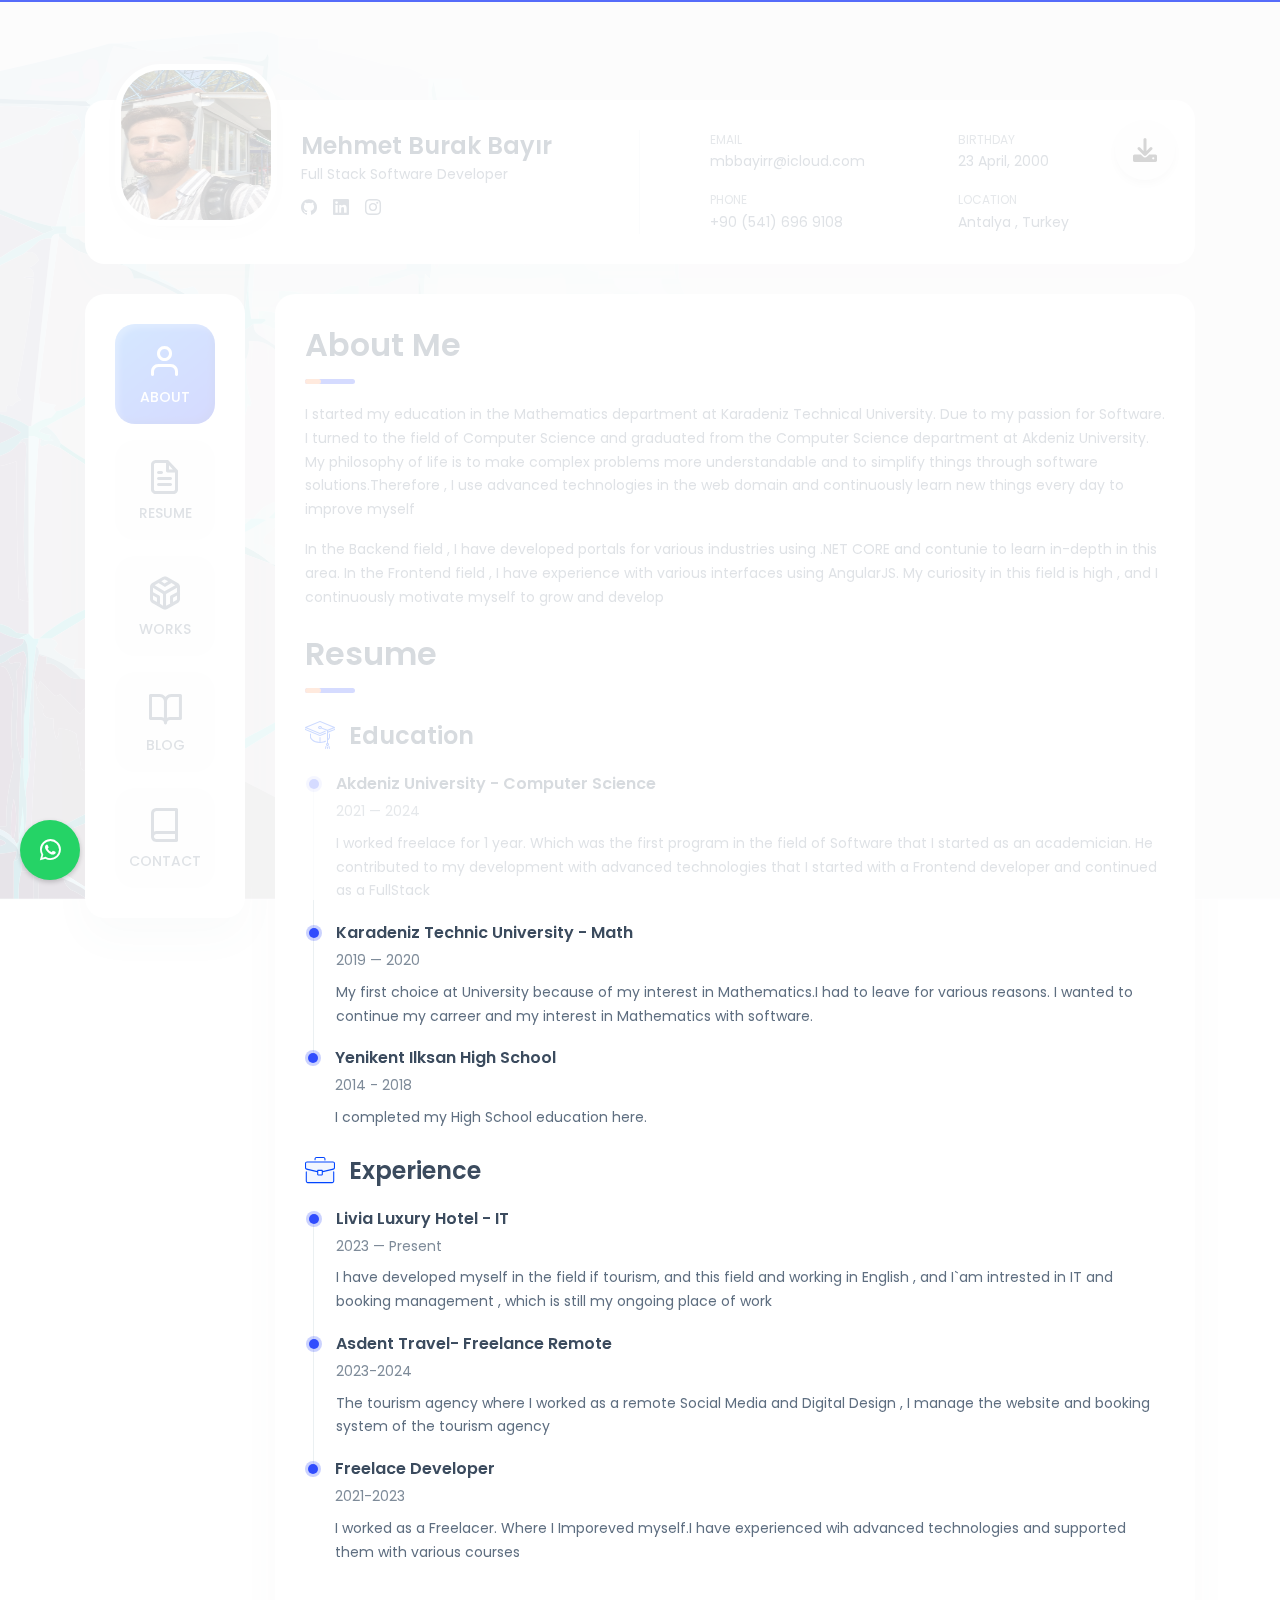
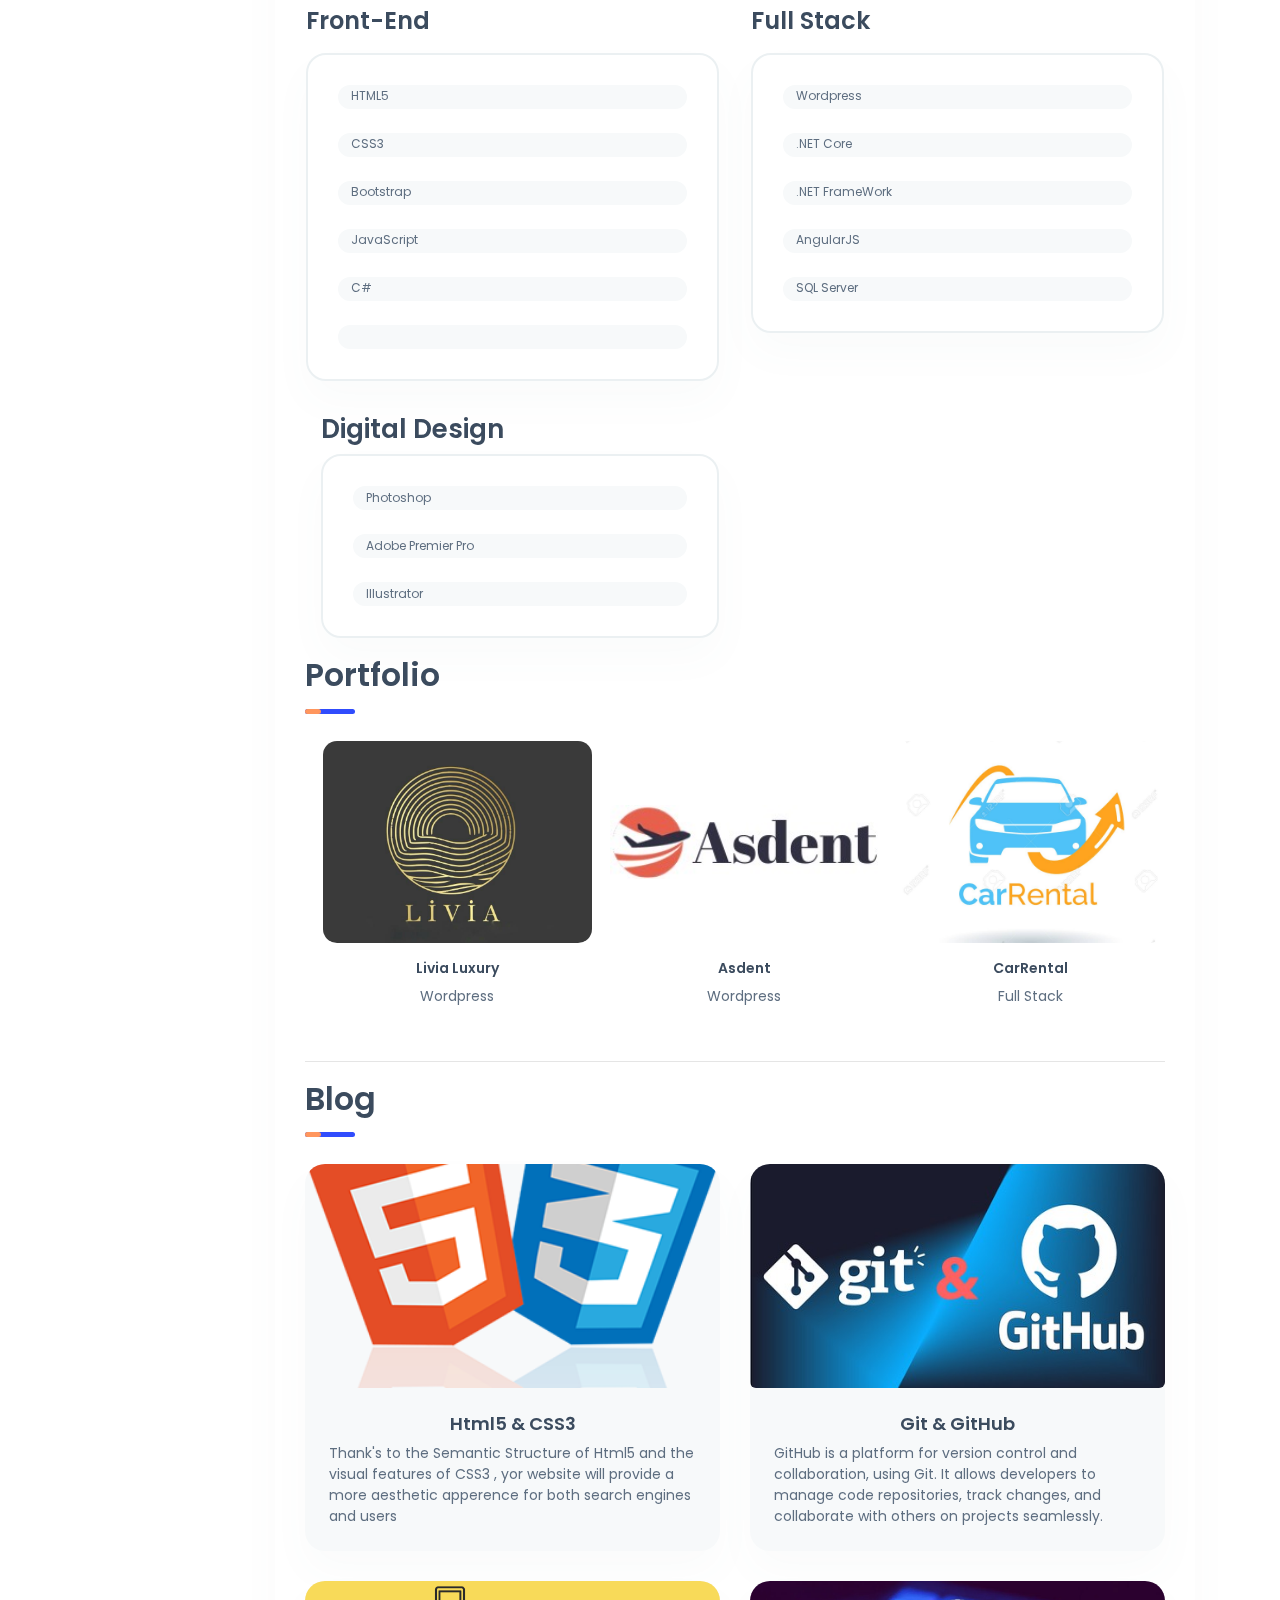
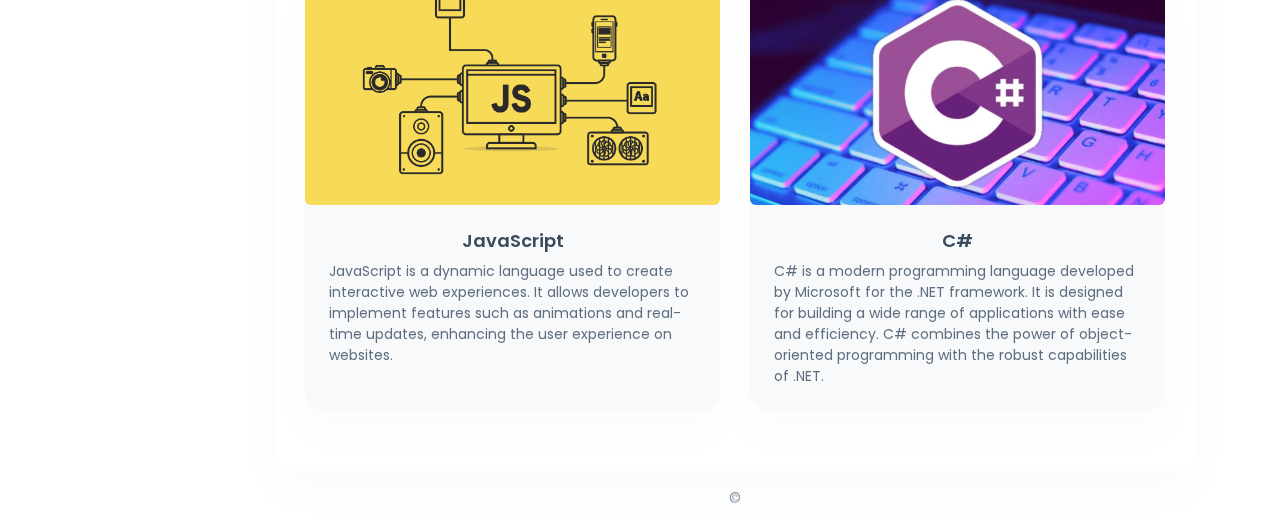
==== index.html @ 9c4bbbbe "index.html olarak değiştirildi" ====
<!DOCTYPE html>
<html lang="en">
<head>
    <meta charset="utf-8" />
    <title>One Page Portfolio</title>

	<!-- Meta Data  -->
	<meta http-equiv="X-UA-Compatible" content="IE=edge">
	<meta name="viewport" content="width=device-width, initial-scale=1, shrink-to-fit=no">
	<meta name="format-detection" content="telephone=no"/>
    <meta name="format-detection" content="address=no"/>
    <meta name="author" content="ArtTemplate" />
    <meta name="description" content="vCard" /> 

	<!--Twitter data  -->
    <meta name="twitter:card" content="summary_large_image">
    <meta name="twitter:site" content="@ArtTemplates">
    <meta name="twitter:title" content="vCard">
    <meta name="twitter:description" content="vCard">
    <meta name="twitter:image" content="assets/images/social.html"> 

    <!-- Open Graph data  -->
    <meta property="og:title" content="ArtTemplate" />
    <meta property="og:type" content="website" />
    <meta property="og:url" content="your url website" />
    <meta property="og:image" content="assets/images/social.html" />
    <meta property="og:description" content="vCard" />
    <meta property="og:site_name" content="vCard" />

	<!-- Favicons -->
	<link rel="apple-touch-icon" sizes="144x144" href="assets/images/favicons/apple-touch-icon-144x144.png">
	<link rel="apple-touch-icon" sizes="114x114" href="assets/images/favicons/apple-touch-icon-114x114.png">
	<link rel="apple-touch-icon" sizes="72x72" href="assets/images/favicons/apple-touch-icon-72x72.png">
	<link rel="apple-touch-icon" sizes="57x57" href="assets/images/favicons/apple-touch-icon-57x57.png">
	<link rel="shortcut icon" href="assets/images/favicons/favicon.png" type="image/png">

    <!-- Styles -->
	<link rel="stylesheet" type="text/css" href="assets/styles/style.css"/>
    <link rel="stylesheet" type="text/css" href="assets/demo/style-demo.css"/>
	<!-- Font Awesome -->
	<link rel="stylesheet" href="https://cdnjs.cloudflare.com/ajax/libs/font-awesome/6.0.0/css/all.min.css">
	
</head>
<body class="bg-triangles">
    <!-- Preloader -->
    <div class="preloader">
	    <div class="preloader__wrap">
		    <div class="circle-pulse">
                <div class="circle-pulse__1"></div>
                <div class="circle-pulse__2"></div>
            </div>
		    <div class="preloader__progress"><span></span></div>
		</div>
	</div>

    <main class="main">
	    <div class="container gutter-top-100">
		    <!-- Header -->
		    <header class="header box">
			    <div class="header__left">
				    <div class="header__photo">
					    <img class="header__photo-img" src="assets/img/main-photo.png" ">
					</div>
					<div class="header__base-info">
						<h4 class="title titl--h4">Mehmet Burak Bayır</h4>
						<div class="status">Full Stack Software Developer</div>
						<ul class="header__social">
							<li><a href="https://github.com/mbbayir"><i class="font-icon icon-github"></i>
							<li><a href="https://linkedin.com/in/mehmet-burak-bay%C4%B1r-023807251"><i class="font-icon icon-linkedin"></i>
							<li><a href="https://www.instagram.com/mbbayirr"><i class="font-icon icon-instagram"></i></a></li>
							</a></li>
						</ul>
					</div>
				</div>
				<div class="header__right">
				    <ul class="header__contact">
					    <li><span class="overhead">Email</span>mbbayirr@icloud.com</li>
						<li><span class="overhead">Phone</span>+90 (541) 696 9108</li>
					</ul>
					<ul class="header__contact">
					    <li><span class="overhead">Birthday</span>23 April, 2000</li>
						<li><span class="overhead">Location</span>Antalya , Turkey</li>
					</ul>
					<a href="/assets/CV/MehmetBuraKBayir.ENG.pdf" target="_blank" class="cv-icon">
						<i class="fa-solid fa-download"></i> 
					  </a>
				</div>
			</header>
			<div class="row sticky-parent">
				<aside class="col-12 col-md-12 col-lg-2">
					<div class="sidebar box sticky-column">
						<ul class="nav js-tabs">
							<li class="nav__item"><a class="active" href="#about-tab"><i class="icon-user"></i>About</a></li>
							<li class="nav__item"><a href="#resume"><i class="icon-file-text"></i>Resume</a></li>
							<li class="nav__item"><a href="#works"><i class="icon-codesandbox"></i>Works</a></li>
							<li class="nav__item"><a href="#blog"><i class="icon-book-open"></i>Blog</a></li>
							<li class="nav__item"><a href="#contact"><i class="icon-book"></i>Contact</a></li>
						</ul>
					</div>
				</aside>
		        
				<!-- Content -->
		        <div class="col-12 col-md-12 col-lg-10">
				    <div class="box box-content" id="content">
			            <div class="content">
						    <!-- ABOUT -->
						    <div id="about-tab" class="tabcontent active">
                                 <div class="pb-0 pb-sm-2">
		                            <h1 class="title title--h1 first-title title__separate">About Me</h1>
						            <p> I started my education in the Mathematics department at Karadeniz Technical University. Due to my passion for Software. I turned to the field of Computer Science and graduated from the Computer Science department at Akdeniz University. My philosophy of life is to make complex problems more understandable and to simplify things through software solutions.Therefore , I use advanced technologies in the web domain and continuously learn new things every day to improve myself</p>
									<p> In the Backend field , I have developed portals for various industries using .NET CORE and contunie to learn in-depth in this area. In the Frontend field , I have experience with various interfaces using AngularJS. My curiosity in this field is high , and I continuously motivate myself to grow and develop</p>
								</div			
						    </div>
						
							<!-- RESUME -->
							<div id="resume" class="content">
                                <div class="pb-2">
		                            <h1 class="title title--h1 first-title title__separate">Resume</h1>
					            </div>
								<!-- Experience -->
								<div class="row">
									<div class="col-12">
										<h2 class="title title--h3"><img class="title-icon" src="assets/icons/icon-education.svg" alt="" /> Education</h2>
										<div class="timeline">
											<!-- Item -->
											<article class="timeline__item">
												<h5 class="title title--h5 timeline__title">Akdeniz University - Computer Science </h5>
												<span class="timeline__period">2021 — 2024</span>
												<p class="timeline__description">I worked freelace for 1 year. Which  was the first program in the field of Software that I started as an academician. He contributed to my development with advanced technologies that I started with a Frontend developer and continued as a FullStack </p>
											</article>

											<!-- Item -->
											<article class="timeline__item">
												<h5 class="title title--h5 timeline__title">Karadeniz Technic University - Math</h5>
												<span class="timeline__period">2019 — 2020</span>
												<p class="timeline__description">My first choice at University because of my interest in Mathematics.I had to leave for various reasons. I wanted to continue my carreer and my interest in Mathematics with software. </p>
											</article>

											<!-- Item -->
											<article class="timeline__item">
												<h5 class="title title--h5 timeline__title">Yenikent Ilksan High School</h5>
												<span class="timeline__period">2014 - 2018</span>
												<p class="timeline__description">I completed my High School education here. </p>
											</article>
											
										</div>	
									</div>
										
									<div class="col-12">
										<h2 class="title title--h3"><img class="title-icon" src="assets/icons/icon-experience.svg" alt="" /> Experience</h2>
										<div class="timeline">
											<!-- Item -->
											<article class="timeline__item">
												<h5 class="title title--h5 timeline__title">Livia Luxury Hotel - IT </h5>
												<span class="timeline__period">2023 — Present</span>
												<p class="timeline__description">I have developed myself in the field if tourism, and this field and working in English  , and I`am intrested in IT and booking management  , which is still my ongoing place of work   </p>
											</article>
												
											<!-- Item -->
											<article class="timeline__item">
												<h5 class="title title--h5 timeline__title">Asdent Travel- Freelance Remote</h5>
												<span class="timeline__period"> 2023-2024 </span>
												<p class="timeline__description">The tourism agency where I worked as a remote Social Media and Digital Design  , I manage the website and booking system of the tourism agency </p>
											</article>
												
											<!-- Item -->
											<article class="timeline__item">
												<h5 class="title title--h5 timeline__title">Freelace Developer</h5>
												<span class="timeline__period">2021-2023</span>
												<p class="timeline__description">I worked as a Freelacer.  Where I Imporeved myself.I have experienced wih advanced technologies and supported them with various  courses </p>
											</article>
										</div>
									</div>
								</div>
								
								<div class="row">
										<!-- Progress-->
											<div class="ccol-12 col-lg-6 p-lg-3 p-0 mb-5 mb-lg-0">
										<h2 class="title title--h3">Front-End</h2>
										<div class="box box__border">
											<!-- Progress-->
											<div class="progress">
												<div class="progress-bar" role="progressbar" aria-valuenow="95" aria-valuemin="0" aria-valuemax="100">
													<div class="progress-text"><span>HTML5</span><span>95%</span></div>
												</div>
												<div class="progress-text"><span>HTML5 </span></div>
											</div>
											<!-- Progress-->
											<div class="progress">
												<div class="progress-bar" role="progressbar" aria-valuenow="95" aria-valuemin="0" aria-valuemax="100">
													<div class="progress-text"><span>CSS3</span><span>95%</span></div>
												</div>
												<div class="progress-text"><span>CSS3</span></div>
											</div>
											<!-- Progress-->
											<div class="progress">
												<div class="progress-bar" role="progressbar" aria-valuenow="80" aria-valuemin="0" aria-valuemax="100">
													<div class="progress-text"><span>Bootstrap</span><span>80%</span></div>
												</div>
												<div class="progress-text"><span>Bootstrap</span></div>
											</div>
											<!-- Progress-->
											<div class="progress">
												<div class="progress-bar" role="progressbar" aria-valuenow="75" aria-valuemin="0" aria-valuemax="100">
													<div class="progress-text"><span>JavaScript</span><span>75%</span></div>
												</div>
												<div class="progress-text"><span>JavaScript</span></div>
											</div>
											<!-- Progress-->
											<div class="progress">
											<div class="progress-bar" role="progressbar" aria-valuenow="75" aria-valuemin="0" aria-valuemax="100">
												<div class="progress-text"><span>C#</span><span>75%</span></div>
											</div>
											<div class="progress-text"><span>C#</span></div>
											</div>
											<!-- Progress-->
											<div class="progress">
											<div class="progress-bar" role="progressbar" aria-valuenow="90" aria-valuemin="0" aria-valuemax="100">
												<div class="progress-text"> <span>Git & Github </span><span>90%</span></div>
											</div>
											
											</div>
										</div>
									</div>

									<!-- İkinci sütun -->
									<div class="ccol-12 col-lg-6 p-lg-3 p-0 mb-5 mb-lg-0">
										<h2 class="title title--h3">Full Stack</h2>
										<div class="box box__border">
											<!-- Progress-->
											<div class="progress">
												<div class="progress-bar" role="progressbar" aria-valuenow="90" aria-valuemin="0" aria-valuemax="100">
													<div class="progress-text"><span>Wordpress</span><span>90%</span></div>
												</div>
												<div class="progress-text"><span>Wordpress</span></div>
											</div>
											<!-- Progress-->
											<div class="progress">
												<div class="progress-bar" role="progressbar" aria-valuenow="85" aria-valuemin="0" aria-valuemax="100">
													<div class="progress-text"><span>.NET Core</span><span>85%</span></div>
												</div>
												<div class="progress-text"><span>.NET Core</span></div>
											</div>
											<!-- Progress-->
											<div class="progress">
												<div class="progress-bar" role="progressbar" aria-valuenow="85" aria-valuemin="0" aria-valuemax="100">
													<div class="progress-text"><span>.NET FrameWork</span><span>85%</span></div>
												</div>
												<div class="progress-text"><span>.NET FrameWork</span></div>
											</div>
											<!-- Progress-->
											<div class="progress">
												<div class="progress-bar" role="progressbar" aria-valuenow="75" aria-valuemin="0" aria-valuemax="100">
													<div class="progress-text"><span>AngularJS</span><span>75%</span></div>
												</div>
												<div class="progress-text"><span>AngularJS</span></div>
											</div>

											<!--Progress-->
											<div class="progress">
												<div class="progress-bar" role="progressbar" aria-valuenow="80" aria-valuemin="0" aria-valuemax="100">
													<div class="progress-text"><span>SQL Server</span><span> 80%</span></div>
												</div>
												<div class="progress-text"><span>SQL Server</span></div>
											</div>
										</div>
									</div>
								</div>
								
								<!-- Skills -->
									<div class="ccol-12  col-lg-6 p-lg-3 p-0 mb-5 mb-lg-0">
										<h2 class="title title--h2">Digital Design</h2>
										<div class="box box__border">										
											<!-- Progress -->
											<div class="progress">
												<div class="progress-bar" role="progressbar" aria-valuenow="90" aria-valuemin="0" aria-valuemax="100">
													<div class="progress-text"><span>Photoshop</span><span>90%</span></div>
												</div>
												<div class="progress-text"><span>Photoshop</span></div>
											</div>
											<!-- Progress -->
											<div class="progress">
												<div class="progress-bar" role="progressbar" aria-valuenow="90" aria-valuemin="0" aria-valuemax="100">
													<div class="progress-text"><span>Adobe Premier Pro</span><span>90%</span></div>
												</div>
												<div class="progress-text"><span>Adobe Premier Pro</span></div>
											</div>
											<!-- Progress -->
											<div class="progress">
												<div class="progress-bar" role="progressbar" aria-valuenow="60" aria-valuemin="0" aria-valuemax="100">
													<div class="progress-text"><span>Illustrator</span><span>60%</span></div>
												</div>
												<div class="progress-text"><span>Illustrator</span></div>
											</div>
										</div>
										
									</div>
								</div>

								<!-- WORKS -->
								<div id="works" class="content">
									<div class="pb-2">
										<h1 class="title title--h1 first-title title__separate">Portfolio</h1>
									</div>
								<!-- Gallery -->
								<div class="gallery-grid gallery-grid-two js-grid js-filter-container">
									<div class="gutter-sizer"></div>
									<!-- Item 1 -->
									<figure class="gallery-grid__item category-concept">
										<a href="https://livialuxuryaparthotel.com/tr/" target="_blank">
										<div class="gallery-grid__image-wrap">
											<img class="gallery-grid__image cover lazyload" src="assets/img/image_01.jpg" data-zoom alt="" />
										</div>
									</a>
									<figcaption class="gallery-grid__caption">
											<h4 class="title title--h6 gallery-grid__title">Livia Luxury </h4>
											<span class="gallery-grid__category">Wordpress</span>
									</figcaption>
									</figure>
									<!-- Item 3 -->
									<figure class="gallery-grid__item category-design">
										<a href="https://asdenttravel.com.tr/" target="_blank">
										<div class="gallery-grid__image-wrap">
											<img class="gallery-grid__image cover lazyload" src="assets/img/image_03.png" data-zoom alt="" />
										</div>	
									</a>
										<figcaption class="gallery-grid__caption">
											<h4 class="title title--h6 gallery-grid__title">Asdent</h4>
											<span class="gallery-grid__category">Wordpress</span>
										</figcaption>
									</figure>
									<!-- Item 4 -->
									<figure class="gallery-grid__item category-design">
										<a href="https://github.com/mbbayir/CarRental.git" target="_blank">
											<div class="gallery-grid__image-wrap">
												<img class="gallery-grid__image cover lazyload" src="assets/img/image_04.jpg" data-zoom alt="" />
											</div>
										</a>
										<figcaption class="gallery-grid__caption">
											<h4 class="title title--h6 gallery-grid__title">CarRental</h4>
											<span class="gallery-grid__category">Full Stack</span>
										</figcaption>
									</figure>
								</div><!-- Gallery End -->
							</div>
							</div>	
							<hr>
							<!-- BLOG -->
							<div id="blog" class="content">
                                <div class="pb-2">
		                            <h1 class="title title--h1 first-title title__separate">Blog</h1>
					            </div>

								<!-- News -->
								<div class="news-grid">
									<!-- Post -->
									<article class="news-item box">
										<div class="news-item__image-wrap overlay overlay--45">
											<a class="news-item__link" href="HTML5$CSS3.html"></a>
											<img class="cover lazyload" src="/assets/img/image_02.png" alt="" />
										</div>
										<div class="news-item__caption">
											<h2 class="title title--h4 text-center">Html5 & CSS3</h2>
											<p>Thank's to the Semantic Structure of Html5 and the visual features of CSS3 , yor website will provide a more aesthetic apperence for both search engines and users</p>
										</div>
									</article>
									<!-- Post -->
									<article class="news-item box">
										<div class="news-item__image-wrap overlay overlay--45">
											<a class="news-item__link" href="GIT.html"></a>
											<img class="cover lazyload" src="assets/img/image_06.jpg" alt="" />
										</div>
										<div class="news-item__caption">
											<h2 class="title title--h4 text-center">Git & GitHub</h2>
											<p>GitHub is a platform for version control and collaboration, using Git. It allows developers to manage code repositories, track changes, and collaborate with others on projects seamlessly.</p>
										</div>																				
									</article>

									<!-- Post -->
									<article class="news-item box">
										<div class="news-item__image-wrap overlay overlay--45">
											<a class="news-item__link" href="JAVASCRIPT.html"></a>
											<img class="cover lazyload" src="assets/img/image_08.jpg" alt="" />
										</div>
										<div class="news-item__caption">
											<h2 class="title title--h4 text-center">JavaScript</h2>
											<p>JavaScript is a dynamic language used to create interactive web experiences. It allows developers to implement features such as animations and real-time updates, enhancing the user experience on websites.</p>
										</div>																				
									</article>
									
									<!-- Post -->
									<article class="news-item box">
										<div class="news-item__image-wrap overlay overlay--45">
											<a class="news-item__link" href="FORM.html"></a>
											<img class="cover lazyload" src="assets/img/image_07.jpg" alt="" />
										</div>
										<div class="news-item__caption">
											<h2 class="title title--h4 text-center">C#</h2>
											<p>C# is a modern programming language developed by Microsoft for the .NET framework. It is designed for building a wide range of applications with ease and efficiency. C# combines the power of object-oriented programming with the robust capabilities of .NET.</p>
										</div>																				
									</article>
								</div>
							</div>
						</div>
					</div>
					<!-- Footer -->
					<footer class="footer">©</footer>
		        </div>
			</div>
		</div>	
    </main>

    <!-- SVG masks -->
    <svg class="svg-defs">
        <clipPath id="avatar-box">
            <path d="M1.85379 38.4859C2.9221 18.6653 18.6653 2.92275 38.4858 1.85453 56.0986.905299 77.2792 0 94 0c16.721 0 37.901.905299 55.514 1.85453 19.821 1.06822 35.564 16.81077 36.632 36.63137C187.095 56.0922 188 77.267 188 94c0 16.733-.905 37.908-1.854 55.514-1.068 19.821-16.811 35.563-36.632 36.631C131.901 187.095 110.721 188 94 188c-16.7208 0-37.9014-.905-55.5142-1.855-19.8205-1.068-35.5637-16.81-36.63201-36.631C.904831 131.908 0 110.733 0 94c0-16.733.904831-37.9078 1.85379-55.5141z"/>
        </clipPath>
        <clipPath id="avatar-hexagon">
             <path d="M0 27.2891c0-4.6662 2.4889-8.976 6.52491-11.2986L31.308 1.72845c3.98-2.290382 8.8697-2.305446 12.8637-.03963l25.234 14.31558C73.4807 18.3162 76 22.6478 76 27.3426V56.684c0 4.6805-2.5041 9.0013-6.5597 11.3186L44.4317 82.2915c-3.9869 2.278-8.8765 2.278-12.8634 0L6.55974 68.0026C2.50414 65.6853 0 61.3645 0 56.684V27.2891z"/>
        </clipPath>		
    </svg>
	
	  <!-- WhatsApp ikonu -->
	<a href="https://wa.me/+905416969108" target="_blank" class="whatsapp-icon">
        <i class="fab fa-whatsapp"></i>
    </a>
	
	<!-- JavaScripts -->
	<script src="assets/js/jquery-3.4.1.min.js"></script>
	<script src="assets/js/plugins.min.js"></script>
    <script src="assets/js/common.js"></script>
    
	<script src="assets/demo/plugins-demo.js"></script>
</body>

</html>
---- assets/styles/style.css ----
/* ------------------------------------------------
 Template Name: vCard 3
 version: 1.0.0
------------------------------------------------ */
/* ------------------------------------------------
 - General Styles
 -CV Download
 - Typography
 - Preloader
 - Form
 - Button
 - Preloader
 - Header
 - Sections
 - Navbar
 - Footer
 - Cases
 - Clients
 - Contact
 - Single post
 - Footer
 - Contact
 - Portfolio
 - News
 - Single news
 - Testimonials
 - Timeline
 - Other
 - icon

------------------------------------------------ */
@import url(vendors/bootstrap.min.css);
@import url(vendors/swiper.min.css);
@import url(vendors/photoswipe.css);
@import url(../icons/style.css);
@import url("https://fonts.googleapis.com/css2?family=Poppins:ital,wght@0,400;0,500;0,600;1,400;1,500;1,600&amp;display=swap");
/* -----------------------------------------------------------------
    - General Styles
----------------------------------------------------------------- */
*,
::before,
::after {
  background-repeat: no-repeat;
  box-sizing: border-box;
}

html {
  font-size: 1rem;
  -webkit-overflow-scrolling: touch;
  -webkit-box-sizing: border-box;
  box-sizing: border-box;
  -ms-overflow-x: hidden;
}

body, html {
  -webkit-text-size-adjust: 100%;
  display: flex;
  justify-content: center;
  align-items: center;
  
}
main{
  display: flex;
  justify-content: center;
  align-items: center;
  width: 100%;

}

container{
  max-width: 1200%;
  width: 100%;

}
body {
  background: linear-gradient(145.44deg, #F2F4FA 0%, #FAFBFC 100%);
  background-repeat: no-repeat;
  background-attachment: fixed;
  color: #5E6E80;
  font-family: "Poppins", sans-serif;
  font-weight: 400;
  font-size: 0.875rem;
  line-height: 1.7;
  min-height: 100vh;
  overflow-x: hidden;
  -ms-overflow-style: scrollbar;
  -webkit-font-smoothing: antialiased;
}
@media only screen and (max-width: 580px) {
  body {
    line-height: 1.6;
  }
}

html.is-scroll-disabled body {
  height: 100vh;
  overflow: hidden;
}

@media all and (-ms-high-contrast: none), (-ms-high-contrast: active) {
  html.is-scroll-disabled {
    overflow: hidden;
  }
}
.no-scroll {
  overflow: hidden;
  -ms-overflow-style: none;
}

.no-scroll-height {
  overflow-x: hidden;
}

.svg-defs {
  position:relative;
  height: 0;
  width: 0;
}

.bg-triangles {
  background-image: url(../images/triangles-top.svg), linear-gradient(145.44deg, #F2F4FA 0%, #FAFBFC 100%); 
  background-position: left top, right bottom;
  background-repeat: no-repeat;
  background-size: cover;
}
@media only screen and (max-width: 580px) {
  .bg-triangles {
    background-size: cover;
  }
}
/* -----------------------------------------------------------------
    - cv Dowload
----------------------------------------------------------------- */

header {
  position: relative;
  /* Diğer header stilleri */
}
.header__photo-img {
    width: 100%; /* veya belirli bir genişlik */
    height: auto;
    display: block; /* Tarayıcıda boşluk oluşumunu önler */
    image-rendering: -webkit-optimize-contrast; /* WebKit tarayıcılar için */
    image-rendering: crisp-edges; /* Genel tarayıcılar için */
}


.cv-icon {
  display: inline-flex;
  justify-content: center;
  align-items: center;
  width: 60px;
  height: 60px;
  background-color: #f8f9fa;
  border-radius: 50%;
  color: #333;
  text-decoration: none;
  font-size: 24px;
  position: absolute; /* Header içinde serbestçe yerleştirmek için */
  top: 20px; /* Header içinde yukarıdan 20px boşluk */
  right: 20px; /* Header içinde sağdan 20px boşluk */
  box-shadow: 0 4px 8px rgba(0, 0, 0, 0.1);
  transition: transform 0.3s ease, background-color 0.3s ease, box-shadow 0.3s ease;
}

.cv-icon:hover {
  background-color: #0056b3;
  transform: scale(1.2);
}
 
/* -----------------------------------------------------------------
    - Typography
----------------------------------------------------------------- */
h1, h2, h3, h4, h5, h6 {
  color: #3B4B5E;
  font-family: "Poppins", sans-serif;
  font-weight: 600;
  line-height: 1.3;
}

.title--h1 {
  font-size: 2rem;
  margin-bottom: 1.3rem;
}
@media only screen and (max-width: 580px) {
  .title--h1 {
    font-size: 1.75rem;
    margin-bottom: 1rem;
  }
}
.title--h2 {
  font-size: 1.625rem;
}
@media only screen and (max-width: 580px) {
  .title--h2 {
    font-size: 1.375rem;
  }
}
.title--h3 {
  font-size: 1.5rem;
  margin-bottom: 1rem;
}
@media only screen and (max-width: 580px) {
  .title--h3 {
    font-size: 1.125rem;
  }
}
.title--h4 {
  font-size: 1.125rem;
}
@media only screen and (max-width: 580px) {
  .title--h4 {
    font-size: 1rem;
  }
}
.title--h5 {
  font-size: 1rem;
}
@media only screen and (max-width: 580px) {
  .title--h5 {
    font-size: 0.875rem;
  }
}
.title--h6 {
  font-size: 0.875rem;
}
@media only screen and (max-width: 580px) {
  .title--h6 {
    font-size: 0.75rem;
  }
}
.title--tone {
  color: #304CFD;
}
.title-icon {
  margin-right: 0.5rem;
  margin-top: -0.25rem;
  height: 1.875rem;
  width: 1.875rem;
}
@media only screen and (max-width: 580px) {
  .title-icon {
    height: 1.5625rem;
    width: 1.875rem;
  }
}
.title__separate {
  margin-bottom: 2.3125rem;
  position: relative;
}
.title__separate::before, .title__separate::after {
  content: '';
  background-color: #304CFD;
  border-radius: 0.5rem;
  height: 5px;
  position: absolute;
  bottom: -1.125rem;
  left: 0;
  width: 3.125rem;
  z-index: 1;
}
.title__separate::after {
  background-color: #FF965D;
  width: 1rem;
}
@media only screen and (max-width: 580px) {
  .title__separate {
    margin-bottom: 1.5625rem;
  }
  .title__separate::before, .title__separate::after {
    height: 0.1875rem;
    bottom: -0.625rem;
  }
  .title__separate::before {
    width: 3rem;
  }
  .title__separate::after {
    width: 1rem;
  }
}

.weight--400 {
  font-weight: 400;
}
.weight--500 {
  font-weight: 500;
}
.weight--600 {
  font-weight: 600;
}

.overhead {
  color: rgba(94, 110, 128, 0.8);
  font-size: 0.75rem;
  display: block;
  text-transform: uppercase;
}

.block-quote {
  font-size: 1.25rem;
  font-weight: 400;
  font-style: italic;
  margin: 1.8125rem 0;
  position: relative;
  line-height: 1.6;
}
@media only screen and (max-width: 991px) {
  .block-quote {
    padding-left: 3.75rem;
  }
}
@media only screen and (max-width: 580px) {
  .block-quote {
    font-size: 1.125rem;
    margin: 0.625rem 0 1.25rem;
    padding-left: 0;
    padding-top: 2.5rem;
  }
}
.block-quote::before {
  background-image: url(../icons/icon-quote.svg);
  background-repeat: no-repeat;
  background-position: center;
  background-size: contain;
  content: '';
  height: 2.125rem;
  margin: 0 auto;
  position: absolute;
  top: 0;
  left: -3.375rem;
  width: 2.125rem;
}
@media only screen and (max-width: 991px) {
  .block-quote::before {
    left: 0;
  }
}
@media only screen and (max-width: 580px) {
  .block-quote::before {
    right: 0;
  }
}
.block-quote__author {
  font-size: 0.875rem;
  font-style: normal;
  display: block;
  margin-top: 0.625rem;
  padding-left: 3rem;
  position: relative;
}
@media only screen and (max-width: 580px) {
  .block-quote__author {
    font-size: 0.875rem;
    margin-top: 0;
    padding-left: 2rem;
  }
}
.block-quote__author::before {
  content: '';
  background-color: #5E6E80;
  height: 1px;
  margin-bottom: auto;
  margin-top: auto;
  position: absolute;
  top: 0;
  bottom: 0;
  left: 0;
  width: 2rem;
}
@media only screen and (max-width: 580px) {
  .block-quote__author::before {
    width: 1rem;
  }
}

a {
  color: #304CFD;
  cursor: pointer;
  text-decoration: none;
  -webkit-text-decoration-skip: objects;
  transition: color 0.3s cubic-bezier(0.72, 0.16, 0.345, 0.875);
}
a:hover {
  color: #304CFD;
  outline: none;
  text-decoration: underline;
}
a.decoration--none {
  text-decoration: none;
}

img {
  max-width: 100%;
  -webkit-user-select: none;
  -moz-user-select: none;
  -ms-user-select: none;
  user-select: none;
}

iframe {
  background-color: #5E6E80;
  border: 0;
  display: block;
  height: 100%;
  width: 100%;
}

.cover {
  border-radius: 0.375rem;
  object-fit: cover;
  object-position: center;
  font-family: 'object-fit: cover; object-position: center;';
  height: 100%;
  width: 100%;
}
@media only screen and (max-width: 580px) {
  .cover {
    border-radius: 0.25rem;
  }
}

::-moz-selection {
  background: transparent;
  color: #304CFD;
}

::selection {
  background: transparent;
  color: #304CFD;
}

/* -----------------------------------------------------------------
    - Form
----------------------------------------------------------------- */
.form-control, .textarea, select,
.custom-select {
  background-color: #F7F9FA;
  border: 2px solid #F7F9FA;
  border-radius: 1.25rem;
  box-shadow: none;
  color: #5E6E80;
  font-size: inherit;
  height: auto;
  padding: 0.875rem 1.375rem 0.8125rem;
  position: relative;
  width: 100%;
  -webkit-appearance: none;
  -moz-appearance: none;
  appearance: none;
}
@media only screen and (max-width: 580px) {
  .form-control, .textarea, select,
  .custom-select {
    padding: 0.8125rem 1.375rem 0.75rem;
  }
}

.form-control:focus, .textarea:focus, select:focus,
.custom-select:focus {
  background-color: #fff;
  border: 2px solid rgba(141, 153, 166, 0.2);
  color: #5E6E80;
  box-shadow: none;
  outline: none;
}

.form-control {
  line-height: inherit;
}
@media all and (-ms-high-contrast: none), (-ms-high-contrast: active) {
  .form-control {
    line-height: 0;
  }
}
.form-control__icon {
  padding-left: 3.375rem;
}
@media only screen and (max-width: 580px) {
  .form-control__icon {
    padding-left: 2.8125rem;
  }
}

.textarea {
  border-radius: 1.25rem;
  display: block;
  padding: 0.8125rem 1.1875rem;
  resize: none;
}

.form-group {
  margin-bottom: 2rem;
  position: relative;
}
@media only screen and (max-width: 580px) {
  .form-group {
    margin-bottom: 1.6875rem;
  }
}
.form-group .font-icon {
  color: #5E6E80;
  font-size: 1.125rem;
  margin: auto 0;
  position: absolute;
  top: 0;
  bottom: 0;
  left: 2.375rem;
  height: 1rem;
  width: 1rem;
  z-index: 1;
}
@media only screen and (max-width: 580px) {
  .form-group .font-icon {
    font-size: 1rem;
    left: 2.125rem;
  }
}

.help-block {
  position: absolute;
  font-size: 0.75rem;
  line-height: 1.4;
  padding-top: 0.3125rem;
  padding-left: 0.375rem;
}
@media only screen and (max-width: 580px) {
  .help-block {
    font-size: 0.6875rem;
  }
}

.with-errors {
  color: #FF3D57;
}

.has-error input,
.has-error textarea,
.has-error input:focus,
.has-error textarea:focus {
  border-color: #FF3D57;
}

#validator-contact {
  font-size: 0.875rem;
  margin-top: 1rem;
}

.form-control::-webkit-input-placeholder {
  color: #8D99A6;
}

.form-control::-moz-placeholder {
  color: #8D99A6;
}

.form-control:-ms-input-placeholder {
  color: #8D99A6;
}

.form-control::-ms-input-placeholder {
  color: #8D99A6;
}

.form-control::placeholder {
  color: #8D99A6;
}

input:invalid,
textarea:invalid {
  outline: none !important;
}

.custom-control-input:focus ~ .custom-control-label::before {
  box-shadow: 0 0 0 0.2rem rgba(48, 76, 253, 0.25);
}
.custom-control-input:focus:not(:checked) ~ .custom-control-label::before {
  border-color: #304CFD;
}
.custom-control-input:not(:disabled):active ~ .custom-control-label::before {
  border-color: #fff;
  background-color: transparent;
}
.custom-control-input:checked ~ .custom-control-label::before {
  border-color: #304CFD;
  background-color: #304CFD;
}

.custom-control-label {
  line-height: 1.55;
  padding-left: 0.5rem;
}
.custom-control-label::before {
  background-color: transparent;
  border: 1px solid #5E6E80;
}

select,
.custom-select {
  background: url("data:image/svg+xml,%3csvg xmlns='http://www.w3.org/2000/svg' viewBox='0 0 4 5'%3e%3cpath fill='%23fff' d='M2 0L0 2h4zm0 5L0 3h4z'/%3e%3c/svg%3e") no-repeat right 0.1rem center/10px 16px;
}
select option,
.custom-select option {
  color: #5E6E80;
}

.dropdown-menu {
  border: 0;
  border-radius: 12px;
  box-shadow: 0 0.5rem 2.5rem rgba(94, 110, 128, 0.25);
  color: #5E6E80;
  font-size: 0.9375rem;
}
.dropdown-menu::before {
  content: '';
  border-left: 0.375rem solid transparent;
  border-right: 0.375rem solid transparent;
  border-bottom: 0.375rem solid #fff;
  height: 0;
  position: absolute;
  top: -0.375rem;
  left: 1.125rem;
  width: 0;
}
.dropdown.dropup .dropdown-menu::before {
  border-left: 0.375rem solid transparent;
  border-right: 0.375rem solid transparent;
  border-top: 0.375rem solid #fff;
  border-bottom: 0.375rem solid transparent;
  top: auto;
  bottom: -0.75rem;
}

.tooltip-inner {
  max-width: 12.5rem;
  padding: 0.25rem 0.625rem 0.25rem;
  background-color: #5E6E80;
  border-radius: 0.25rem;
  box-shadow: 0 1rem 2rem rgba(94, 110, 128, 0.25), 0 0.125rem 1rem rgba(94, 110, 128, 0.5);
}
.tooltip.show {
  opacity: 1;
}

.bs-tooltip-top .arrow::before,
.bs-tooltip-auto[x-placement^="top"] .arrow::before {
  border-width: 0.3125rem 0.3125rem 0;
  border-top-color: #5E6E80;
}

.bs-tooltip-right .arrow::before,
.bs-tooltip-auto[x-placement^="right"] .arrow::before {
  border-width: 0.3125rem 0.3125rem 0.3125rem 0;
  border-right-color: #5E6E80;
}

.bs-tooltip-left .arrow::before,
.bs-tooltip-auto[x-placement^="left"] .arrow::before {
  border-width: 0.3125rem 0 0.3125rem 0.3125rem;
  border-left-color: #5E6E80;
}

.bs-tooltip-bottom .arrow::before,
.bs-tooltip-auto[x-placement^="bottom"] .arrow::before {
  border-width: 0 0.3125rem 0.3125rem;
  border-bottom-color: #5E6E80;
}

@media only screen and (min-width: 580px) {
  .pt-sm-6 {
    padding-top: 5rem;
  }
}

.btn {
  background: linear-gradient(to right, #4A00E0, #8E2DE2); /* Gradient renkleri örneği */
  box-shadow: inset -0.25rem -0.25rem 0.3125rem rgba(0, 0, 0, 0.1), inset 0.25rem 0.25rem 0.3125rem rgba(255, 255, 255, 0.23);
  border-radius: 20px;
  border: 0;
  color: #fff;
  cursor: pointer;
  font-size: 1rem;
  font-weight: 400;
  line-height: 1;
  height: 3.5rem;
  padding: 0 1.5rem;
  position: relative;
  transition: .4s ease-in-out;
  white-space: nowrap;
}
.btn:hover {
  color: #fff;
  box-shadow: none;
  opacity: .9;
}
.btn .font-icon {
  margin-right: 0.375rem;
}
.btn.disabled {
  pointer-events: none;
}
.btn.disabled:hover {
  opacity: .9;
}
.btn.disabled:hover {
  opacity: .9;
}

button:focus {
  outline: none;
}
.whatsapp-icon {
  display: flex;
  justify-content: center;
  align-items: center;
  width: 60px;
  height: 60px; /* Bu değeri güncelledim */
  background-color: #25D366;
  border-radius: 50%;
  color: white;
  text-decoration: none;
  font-size: 24px;
  position: fixed;
  bottom: 20px;
  left: 20px;
  box-shadow: 0 2px 5px rgba(0, 0, 0, 0.2);
  transition: transform 0.3s ease; /* Yumuşak geçiş için transition */
  z-index: 9999;
}

.whatsapp-icon:hover {
  background-color: #1EBEA5;
  transform: scale(1.4);
}

/* -----------------------------------------------------------------
    - Preloader
----------------------------------------------------------------- */
.preloader {
  display: flex;
  align-items: center;
  justify-content: center;
  background-color: #fff;
  position: fixed;
  top: 0;
  left: 0;
  width: 100%;
  height: 100%;
  overflow: hidden;
  text-align: center;
  z-index: 1106;
  opacity: 1;
}
.preloader > * {
  min-width: 0;
}
.preloader__wrap {
  width: 100%;
  max-width: 9.375rem;
}
.preloader__progress {
  background: #fff;
  height: 0.125rem;
  position: absolute;
  top: 0;
  left: 0;
  overflow: hidden;
  width: 100%;
}
.preloader__progress span {
  background: #304CFD;
  position: absolute;
  top: 0;
  left: 0;
  height: 100%;
  width: 0;
}

.circle-pulse > * {
  position: absolute;
  top: 50%;
  left: 50%;
  border-radius: 50%;
  box-sizing: border-box;
  transform: scale(0);
  animation: pulse 1.6s linear infinite;
}

.circle-pulse__1 {
  width: 6rem;
  height: 6rem;
  margin-top: -3rem;
  margin-left: -3rem;
  background-color: #304CFD;
}

.circle-pulse__2 {
  width: 4.8rem;
  height: 4.8rem;
  margin-top: -2.4rem;
  margin-left: -2.4rem;
  background-color: rgba(48, 76, 253, 0.7);
  animation-delay: -0.8s;
}

@keyframes pulse {
  0% {
    transform: scale(0, 0);
    opacity: 1;
  }
  100% {
    transform: scale(1, 1);
    opacity: 0;
  }
}
/* -----------------------------------------------------------------
    - Header
----------------------------------------------------------------- */
.header-image {
  height: 19.75rem;
  position: absolute;
  top: 0;
  left: 0;
  width: 100%;
}

.header {
  display: flex;
  margin-bottom: 1.875rem;
  position: relative;
  z-index: 1;
}
.header > * {
  min-width: 0;
}
@media only screen and (max-width: 991px) {
  .header {
    flex-direction: column;
  }
}
@media only screen and (max-width: 580px) {
  .header {
    margin-bottom: 0.9375rem;
  }
}
.header__left {
  display: flex;
  align-items: start;
  flex: 0 0 50%;
  padding-right: 1.875rem;
  position: relative;
}
.header__left > * {
  min-width: 0;
}
.header__left::before {
  content: '';
  background-color: #EBF0F2;
  position: absolute;
  top: 0;
  right: 0;
  bottom: 0;
  height: 100%;
  width: 1px;
}
@media only screen and (max-width: 991px) {
  .header__left {
    align-items: center;
    flex-direction: column;
    padding-right: 0;
    padding-bottom: 1.25rem;
    text-align: center;
  }
  .header__left::before {
    position: absolute;
    top: auto;
    right: 0;
    bottom: 0;
    height: 1px;
    width: 100%;
  }
}
.header__right {
  display: flex;
  align-items: start;
  flex: 0 0 50%;
  padding-left: 1.875rem;
}
.header__right > * {
  min-width: 0;
}
@media only screen and (max-width: 991px) {
  .header__right {
    padding-left: 0;
    padding-top: 1.875rem;
  }
  .header__right ul:first-child {
    padding: 0;
  }
}
@media only screen and (max-width: 580px) {
  .header__right {
    flex-direction: column;
    padding-top: 1.5rem;
  }
}
.header__photo {
  background-color: #fff;
  border: 0.375rem solid #fff;
  border-radius: 2.9375rem;
  box-shadow: 0 0.5rem 1.5rem rgba(0, 0, 0, 0.05);
  margin-top: -4.125rem;
  height: 10.125rem;
  overflow: hidden;
  width: 10.125rem;
}
@media only screen and (max-width: 991px) {
  .header__photo {
    margin-top: -5rem;
    margin-bottom: 1.25rem;
  }
}
.header__photo-img {
  height: 100%;
  width: 100%;
}
.header__base-info {
  margin-left: 1.5rem;
}
@media only screen and (max-width: 991px) {
  .header__base-info {
    margin-left: 0;
  }
}
.header__base-info .title {
  margin-bottom: 0.125rem;
}
.header__social {
  display: flex;
  align-items: center;
  font-size: 1rem;
  list-style: none;
  margin-top: 0.5rem;
  margin-bottom: 0;
  padding: 0;
}
.header__social > * {
  min-width: 0;
}
.header__social li {
  margin-right: 1rem;
}
.header__social li:last-child {
  margin-right: 0;
}
.header__social a {
  color: #5E6E80;
  text-decoration: none;
}
.header__social a:hover {
  color: #304CFD;
}
@media only screen and (max-width: 991px) {
  .header__social {
    justify-content: center;
  }
}
.header__contact {
  list-style: none;
  margin-bottom: 0;
  width: 50%;
}
@media only screen and (max-width: 991px) {
  .header__contact:first-child {
    padding: 0;
    margin-bottom: 1rem;
  }
}
@media only screen and (max-width: 580px) {
  .header__contact {
    padding: 0;
    width: 100%;
  }
  .header__contact:first-child {
    margin-bottom: 0.75rem;
  }
}
.header__contact li {
  margin-bottom: 1rem;
  word-break: break-all;
}
@media only screen and (max-width: 580px) {
  .header__contact li {
    margin-bottom: 0.75rem;
  }
}
.header__contact li:last-child {
  margin-bottom: 0;
}

.status {
  font-size: 0.875rem;
  display: inline-flex;
  align-items: center;
}
.status > * {
  min-width: 0;
}

/* -----------------------------------------------------------------
    - Sections
----------------------------------------------------------------- */
.box {
  background-color: #fff;
  border-radius: 20px;
  box-shadow: 0px 20px 40px rgba(103, 118, 128, 0.03);
  padding: 1.875rem;
  position: relative;
  transition: box-shadow .3s ease-in-out;
}
@media only screen and (max-width: 580px) {
  .box {
    padding: 1rem;
  }
}
.box__border {
  border: 2px solid #EBF0F2;
  border-radius: 20px;
}
@media only screen and (max-width: 580px) {
  .box__border {
    border-radius: 13.3333333333px;
    padding: 1rem;
  }
}

@media only screen and (max-width: 991px) {
  .box-content {
    border-radius: 0 0 20px 20px;
  }
}
@media only screen and (max-width: 580px) {
  .box-content {
    border-radius: 13.3333333333px;
  }
}

.js-image {
  background-size: cover;
  background-position: center;
  height: 100%;
  width: 100%;
}

.overlay {
  position: relative;
}
.overlay::before, .overlay--45::before, .overlay--80::before {
  content: '';
  background-color: rgba(46, 47, 54, 0.8);
  position: absolute;
  top: 0;
  left: 0;
  height: 100%;
  width: 100%;
  z-index: 2;
}
.overlay--45::before {
  background-color: rgba(46, 47, 54, 0.45);
}
.overlay--80::before {
  background-color: rgba(46, 47, 54, 0.8);
}

.gutter-top {
  padding-top: 14.375rem;
}
@media only screen and (max-width: 580px) {
  .gutter-top {
    padding-top: 5rem;
  }
}
.gutter-top-100 {
  padding-top: 6.25rem;
}
@media only screen and (max-width: 580px) {
  .gutter-top-100 {
    padding-top: 8.125rem;
  }
}

.avatar {
  display: block;
  height: 100%;
  width: 100%;
}
.avatar--180 {
  max-height: 11.25rem;
  max-width: 11.25rem;
  height: 11.25rem;
  width: 11.25rem;
}
@media only screen and (max-width: 991px) {
  .avatar--180 {
    max-height: 12.5rem;
    max-width: 12.5rem;
    height: 12.5rem;
    width: 12.5rem;
  }
}
.avatar--80 {
  max-height: 5rem;
  max-width: 5rem;
}
@media only screen and (max-width: 580px) {
  .avatar--80 {
    max-height: 4.5454545455rem;
    max-width: 4.5454545455rem;
  }
}
.avatar--60 {
  max-height: 3.75rem;
  max-width: 3.75rem;
}
@media only screen and (max-width: 580px) {
  .avatar--60 {
    max-height: 2.8195488722rem;
    max-width: 2.8195488722rem;
  }
}
.avatar__box {
  -webkit-clip-path: url(#avatar-box);
  clip-path: url(#avatar-box);
}
.avatar__hexagon {
  -webkit-clip-path: url(#avatar-hexagon);
  clip-path: url(#avatar-hexagon);
}
.avatar image {
  height: 100%;
  width: 100%;
}

.social {
  line-height: 0;
  margin-top: 1.5rem;
  margin-bottom: 1.375rem;
}
.social__link {
  color: #3B4B5E;
  display: inline-block;
  font-size: 0.875rem;
  margin-left: 0.8125rem;
  text-decoration: none;
}
.social__link:hover {
  cursor: pointer;
  text-decoration: none;
}
.social__link:first-child {
  margin-left: 0;
}

/* -----------------------------------------------------------------
    - Navbar
----------------------------------------------------------------- */
.sidebar {
  transition: all .3s ease-in-out;
}
@media only screen and (max-width: 1200px) {
  .sidebar {
    padding: 1.5rem;
  }
}
@media only screen and (max-width: 991px) {
  .sidebar {
    border-bottom: 1px solid #EBF0F2;
    border-radius: 20px 20px 0 0;
    padding: 1.875rem;
  }
}
@media only screen and (max-width: 580px) {
  .sidebar {
    border-bottom: 0;
    border-radius: 0;
    box-shadow: 0px 20px 40px rgba(103, 118, 128, 0.2);
    padding: 0.5rem 0.9375rem;
    position: fixed;
    bottom: 0;
    left: 0;
    width: 100%;
    z-index: 10;
  }
}
.sidebar.is_stuck {
  margin-top: 1.875rem;
  z-index: 1;
}

@media only screen and (max-width: 991px) {
  .nav {
    justify-content: space-between;
  }
}
@media only screen and (max-width: 580px) {
  .nav {
    justify-content: center;
  }
}
.nav__item {
  display: block;
  height: 6.25rem;
  margin-bottom: 1rem;
  text-align: center;
  text-transform: uppercase;
  width: 100%;
}
.nav__item:last-child {
  margin-bottom: 0;
}
@media only screen and (max-width: 1200px) {
  .nav__item {
    height: 5.125rem;
  }
}
@media only screen and (max-width: 991px) {
  .nav__item {
    margin-bottom: 0;
    width: calc(20% - 1rem);
  }
}
@media only screen and (max-width: 768px) {
  .nav__item {
    width: calc(20% - .5rem);
  }
}
@media only screen and (max-width: 580px) {
  .nav__item {
    height: auto;
    width: calc(20% - 0rem);
  }
}
.nav__item a {
  background-color: #F7F9FA;
  border-radius: 1.25rem;
  color: #5E6E80;
  font-size: 0.875rem;
  font-weight: 500;
  display: flex;
  flex-direction: column;
  align-items: center;
  justify-content: center;
  height: 100%;
  position: relative;
  text-decoration: none;
  transition: all 0s;
}
.nav__item a > * {
  min-width: 0;
}
.nav__item a:hover {
  color: #304CFD;
}
@media only screen and (max-width: 1200px) {
  .nav__item a {
    border-radius: 1rem;
    font-size: 0.75rem;
  }
}
@media only screen and (max-width: 768px) {
  .nav__item a {
    font-size: 0.6875rem;
  }
}
@media only screen and (max-width: 580px) {
  .nav__item a {
    background-color: transparent;
  }
}
.nav__item a.active {
  background-image: linear-gradient(142.17deg, #3086FF 6.66%, #304CFD 91.48%);
  box-shadow: inset -0.25rem -0.25rem 0.3125rem rgba(0, 0, 0, 0.1), inset 0.25rem 0.25rem 0.3125rem rgba(255, 255, 255, 0.23);
  color: #fff;
}
.nav__item a.active:hover {
  color: #fff;
}
@media only screen and (max-width: 580px) {
  .nav__item a.active {
    background-image: none;
    box-shadow: none;
    color: #304CFD;
  }
  .nav__item a.active:hover {
    color: #304CFD;
  }
  .nav__item a.active::before {
    content: '';
    background-color: #304CFD;
    height: 0.125rem;
    position: absolute;
    bottom: -0.5rem;
    left: 0;
    width: 100%;
  }
}
.nav__item [class^="icon-"] {
  display: block;
  font-size: 2.25rem;
  margin-top: 0.25rem;
  margin-bottom: 0.5rem;
}
@media only screen and (max-width: 1200px) {
  .nav__item [class^="icon-"] {
    font-size: 1.75rem;
    margin-bottom: 0.25rem;
  }
}
@media only screen and (max-width: 768px) {
  .nav__item [class^="icon-"] {
    font-size: 1.5rem;
  }
}
@media only screen and (max-width: 580px) {
  .nav__item [class^="icon-"] {
    font-size: 1.0625rem;
    margin-top: 0.375rem;
  }
}

/* -----------------------------------------------------------------
    Download Cv
----------------------------------------------------------------- */
.btn-download-cv {
            display: flex;
            align-items: center;
            justify-content: center;
            padding: 10px 15px;
            margin-bottom: 20px;
            text-align: center;
            color: #fff;
            background-color: #007bff;
            border: none;
            border-radius: 5px;
            text-decoration: none;
            font-size: 16px;
            font-weight: bold;
            transition: background-color 0.3s ease, transform 0.3s ease;
        }

        .btn-download-cv i {
            margin-right: 10px;
        }

        .btn-download-cv:hover {
            background-color: #0056b3;
            transform: scale(1.05);
        }

        .sticky-column {
            position: sticky;
            top: 20px;
        }

/* -----------------------------------------------------------------
    - Footer
----------------------------------------------------------------- */
.footer {
  color: #8D99A6;
  font-size: 0.875rem;
  padding-top: 1rem;
  padding-bottom: 1rem;
  text-align: center;
}
@media only screen and (max-width: 580px) {
  .footer {
    padding-top: 0.5rem;
    padding-bottom: 0.5rem;
  }
}

/* -----------------------------------------------------------------
    - Cases
----------------------------------------------------------------- */
.case-item {
  border: 2px solid #EBF0F2;
  border-radius: calc(20px + 10px);
  display: flex;
  flex-direction: column;
  align-items: center;
  height: calc(100% - 24px);
  margin-bottom: 1.5rem;
  padding: 1.875rem 1.875rem 1.5rem;
  position: relative;
  text-align: center;
}
.case-item > * {
  min-width: 0;
}
@media only screen and (max-width: 991px) {
  .case-item {
    height: calc(100% - 20px);
  }
}
@media only screen and (max-width: 580px) {
  .case-item {
    border-radius: 13.3333333333px;
    height: calc(100% - 15px);
    margin-bottom: 0.9375rem;
    padding: 1rem;
    text-align: center;
  }
}
@media screen and (-ms-high-contrast: active), (-ms-high-contrast: none) {
  .case-item {
    display: block;
  }
}
.case-item__icon {
  height: 2.5rem;
  width: 2.5rem;
  margin-bottom: 1rem;
}
@media only screen and (max-width: 580px) {
  .case-item__icon {
    margin-bottom: 0.8125rem;
  }
}
.case-item div {
  flex: 1;
}
.case-item__caption {
  line-height: 1.5;
}
@media only screen and (max-width: 580px) {
  .case-item__caption {
    font-size: 0.8125rem;
    line-height: 1.4;
  }
}
.case-item__caption:last-child {
  margin-bottom: 0;
}

/* -----------------------------------------------------------------
    - Clients
----------------------------------------------------------------- */
.js-carousel-clients {
  padding-top: 0.5rem;
  padding-bottom: 1rem;
}
@media only screen and (max-width: 991px) {
  .js-carousel-clients {
    padding-bottom: 0;
  }
}
@media only screen and (max-width: 580px) {
  .js-carousel-clients .swiper-slide {
    text-align: center;
  }
}

/* -----------------------------------------------------------------
    - Contact
----------------------------------------------------------------- */

/* -----------------------------------------------------------------
    - Portfolio
----------------------------------------------------------------- */
.portfolio {
  padding: 40px;
  background-color: #f0f0f0;
  border-radius: 10px;
  box-shadow: 0 2px 8px rgba(0, 0, 0, 0.1);
  margin-top: 20px; /* Diğer bölümlerle boşluk */
}

/* Genel Stil */

.gallery-grid{
  display: flex;
  flex-wrap: wrap;
  gap: 18px;
  margin: 0;
  padding: 0;
  list-style: none;
}

.gallery-grid__item {
  margin-bottom: 1.25rem;
  flex: 1 1 calc(33.333% - 18px); /* Üç sütunlu düzen için %33.333 genişlik */
  width: calc(33% - 18px);
  transition: transform 0.3s ease, box-shadow 0.3s ease;
}

.gallery-grid__item:hover .gallery-grid__image {
  transform: scale3d(1.1, 1.1, 1);
}

/* Geniş Ekranlar */
@media only screen and (max-width: 991px) {
  .gallery-grid__item {
    width: calc(50% - 16px);
  }
}

/* Tablet ve Mobil */
@media only screen and (max-width: 768px) {
  .gallery-grid__item {
    width: calc(50% - 18px);
  }

  .gallery-grid__item:last-child {
    margin-bottom: 0;
  }
}
@media only screen and (max-width: 768px) {
  .gallery-grid-two .gallery-grid__item,
  .gallery-grid-2 .gallery-grid__item {
    width: 100%;
  }
}

/* Görüntü Sarmalayıcı */
.gallery-grid__image-wrap {
  border-radius: 14px;
  display: flex;
  align-items: center;
  justify-content: center;
  height: auto;
  overflow: hidden;
  position: relative;
  width: 100%;
  aspect-ratio: 4 / 3; /* Kutu için sabit bir en-boy oranı belirler */
  z-index: 1;
}

/* Görüntü */
.gallery-grid__image {
  width: 100%;
  height: auto;
  object-fit: cover; /* Resmin tüm kutuyu kaplamasını sağlar, ancak kırpma olabilir */
  object-position: center; /* Resmin ortalanmasını sağlar */
}

/* Figcaption Alanı */
.gallery-grid__caption {
  text-align: center; /* Altındaki yazıyı ortalar */
  margin-top: 1rem; /* Görsel ile yazı arasında boşluk bırakır */
  padding-bottom: 1rem; /* Alt kısımda biraz boşluk bırakır */
}

/* Orta Genişlik */
@media only screen and (max-width: 991px) {
  .gallery-grid__image-wrap {
    height: 12.5rem;
  }
}

/* Mobil Cihazlar İçin Ayarlar */
@media only screen and (max-width: 768px) {
  .gallery-grid {
    flex-direction: column; /* Dikey sıralama için kolon düzeni */
    align-items: center; /* Öğeleri ortalamak için */
  }

  .gallery-grid__item {
    width: 100%; /* Tek sütun düzeni */
    max-width: 600px; /* Maksimum genişliği ayarla (isteğe bağlı) */
    margin-bottom: 1.25rem; /* Alt boşluk */
  }
}

@media only screen and (max-width: 480px) {
  .gallery-grid__item {
    width: 100%; /* Tek sütun düzeni */
    max-width: 100%; /* Maksimum genişliği ayarla */
  }
}

@media only screen and (max-width: 480px) {
  .gallery-grid__item {
    width: 100%; /* Tek sütunlu düzen */
  }
}

/* -----------------------------------------------------------------
    - News
----------------------------------------------------------------- */
.news-grid {
  display: flex;
  flex-wrap: wrap;
  margin-left: -0.9375rem;
  margin-right: -0.9375rem;
}
.news-grid > * {
  min-width: 0;
}
@media only screen and (max-width: 991px) {
  .news-grid {
    margin-left: 0;
    margin-right: 0;
  }
}

.news-item {
  background-color: #F7F9FA;
  margin-bottom: 1.875rem;
  margin-left: 0.9375rem;
  margin-right: 0.9375rem;
  padding: 0;
  width: calc(50% - 30px);
}
@media only screen and (max-width: 991px) {
  .news-item {
    margin-left: 0;
    margin-right: 0;
    width: 100%;
  }
  .news-item:last-child {
    margin-bottom: 0;
  }
}
@media only screen and (max-width: 580px) {
  .news-item {
    margin-bottom: 1.25rem;
  }
}
.news-item:hover .news-item__image-wrap::before, .news-item:hover .news-item__image-wrap::after {
  opacity: 1;
}
.news-item__image-wrap {
  overflow: hidden;
  border-radius: 20px 20px 0 0;
  height: 14rem;
  position: relative;
}
@media only screen and (max-width: 991px) {
  .news-item__image-wrap {
    height: 18rem;
  }
}
@media only screen and (max-width: 580px) {
  .news-item__image-wrap {
    height: 12rem;
  }
}
.news-item__image-wrap::before {
  opacity: 0;
  transition: opacity .5s ease-in-out;
}
.news-item__image-wrap::after {
  content: '';
  background-image: url(../icons/icon-news.svg);
  height: 2.5rem;
  margin: auto;
  opacity: 0;
  pointer-events: none;
  position: absolute;
  top: 0;
  right: 0;
  bottom: 0;
  left: 0;
  transition: opacity .5s ease-in-out;
  width: 2.5rem;
  z-index: 2;
}
.news-item__date {
  background-color: #FF965D;
  color: #fff;
  border-radius: 20px 0 20px 0;
  font-size: 1.375rem;
  font-weight: 600;
  line-height: 1.3;
  padding: 0.625rem 1.25rem;
  position: absolute;
  top: 0;
  text-align: center;
  z-index: 2;
}
.news-item__date span {
  font-size: 0.8125rem;
  font-weight: 400;
  display: block;
}
@media only screen and (max-width: 580px) {
  .news-item__date {
    font-size: 1.125rem;
    line-height: 1.2;
    padding: 0.5625rem 1rem;
  }
  .news-item__date span {
    font-size: 0.625rem;
  }
}
.news-item__link {
  position: absolute;
  height: 100%;
  width: 100%;
  z-index: 2;
}
.news-item__caption {
  padding: 1.5rem 1.5rem 0.5rem;
}
@media only screen and (max-width: 580px) {
  .news-item__caption {
    padding: 1.1875rem 1rem 0;
  }
}
.news-item p {
  line-height: 1.5;
}
@media only screen and (max-width: 580px) {
  .news-item p {
    font-size: 0.875rem;
  }
}

/* -----------------------------------------------------------------
    - Single post
----------------------------------------------------------------- */
.header-post {
  margin-top: 1rem;
  text-align: center;
}
.header-post__image-wrap {
  height: 28.125rem;
  margin-bottom: 2.125rem;
}
@media only screen and (max-width: 580px) {
  .header-post__image-wrap {
    height: 20rem;
    margin-bottom: 1.5rem;
  }
}

.caption-post {
  margin-left: auto;
  margin-right: auto;
  margin-bottom: 1.75rem;
  width: 86%;
}
@media only screen and (max-width: 991px) {
  .caption-post {
    width: 100%;
  }
}
@media only screen and (max-width: 580px) {
  .caption-post {
    margin-bottom: 1.1875rem;
  }
}

.gallery-post {
  display: flex;
  flex-wrap: wrap;
  margin-left: -1rem;
  margin-right: -1rem;
}
.gallery-post > * {
  min-width: 0;
}
@media only screen and (max-width: 580px) {
  .gallery-post {
    margin-left: 0;
    margin-right: 0;
  }
}
.gallery-post__item {
  flex: calc(50% - 2rem);
  margin-left: 1rem;
  margin-right: 1rem;
  width: calc(50% - 2rem);
}
@media only screen and (max-width: 768px) {
  .gallery-post__item {
    flex: calc(50% - 1.25rem);
    margin-left: 0.625rem;
    margin-right: 0.625rem;
    width: calc(50% - 1.25rem);
  }
}
@media only screen and (max-width: 580px) {
  .gallery-post__item {
    flex: 100%;
    margin-left: 0;
    margin-right: 0;
    margin-bottom: 1rem;
    width: 100%;
  }
}
.gallery-post__caption {
  font-size: .875rem;
  font-style: italic;
  padding: 1rem 1rem 2rem;
  text-align: center;
  width: 100%;
}
@media only screen and (max-width: 580px) {
  .gallery-post__caption {
    padding: 0 0 1rem;
  }
}

.footer-post {
  display: flex;
  align-items: center;
  justify-content: center;
  flex-wrap: wrap;
  margin-bottom: 2rem;
  margin-top: 2rem;
  padding-top: 2rem;
  position: relative;
}
.footer-post > * {
  min-width: 0;
}
@media only screen and (max-width: 580px) {
  .footer-post {
    margin-bottom: 1rem;
    margin-top: 1rem;
    padding-top: 1.5rem;
  }
}
.footer-post::before {
  content: '';
  background-color: #3B4B5E;
  height: 1px;
  margin: auto;
  position: absolute;
  top: 0;
  right: 0;
  left: 0;
  width: 15%;
}
.footer-post__share {
  display: flex;
  align-items: baseline;
  color: #3B4B5E;
  font-size: 0.875rem;
  margin: 0 1.125rem;
}
.footer-post__share > * {
  min-width: 0;
}
@media only screen and (max-width: 580px) {
  .footer-post__share {
    margin: 0 0.75rem;
  }
}
.footer-post__share:hover {
  text-decoration: none;
}
.footer-post__share .font-icon {
  margin-right: 0.6875rem;
}
@media only screen and (max-width: 580px) {
  .footer-post__share span {
    display: none;
  }
}

.comment-box {
  display: flex;
  flex-direction: column;
}
.comment-box > * {
  min-width: 0;
}
.comment-box .comment-box {
  margin-left: 3rem;
}
@media only screen and (max-width: 580px) {
  .comment-box .comment-box {
    margin-left: 1.25rem;
  }
}
.comment-box__inner {
  background-color: #F7F9FA;
  border-radius: 20px;
  display: flex;
  margin-bottom: 1.25rem;
  padding: 1.25rem 1.25rem 1rem 1.375rem;
}
.comment-box__inner > * {
  min-width: 0;
}
@media only screen and (max-width: 580px) {
  .comment-box__inner {
    display: block;
    padding: 1rem 1rem 0.625rem 1.125rem;
    margin-bottom: 1rem;
  }
}
.comment-box__body {
  flex: 1;
  font-size: 0.875rem;
  line-height: 1.6;
}
@media only screen and (max-width: 580px) {
  .comment-box__body {
    font-size: 0.875rem;
  }
}
.comment-box__body p {
  margin-bottom: 0.6875rem;
}
@media only screen and (max-width: 580px) {
  .comment-box__body p {
    margin-bottom: 0.8125rem;
  }
}
.comment-box__body .emoji {
  margin: 0 0.3125rem;
  vertical-align: bottom;
}
@media only screen and (max-width: 580px) {
  .comment-box__body .emoji {
    margin: 0 0.125rem;
    height: 1.125rem;
    width: 1.125rem;
  }
}
.comment-box__details {
  display: flex;
  justify-content: space-between;
  font-size: 1rem;
  color: #3B4B5E;
  margin-top: 0.5rem;
  margin-bottom: 0.5rem;
}
.comment-box__details > * {
  min-width: 0;
}
@media only screen and (max-width: 580px) {
  .comment-box__details {
    font-size: 0.9375rem;
    flex-direction: column;
  }
}
.comment-box__details a {
  text-decoration: none;
}
.comment-box__details-date {
  font-size: 0.75rem;
  font-weight: 400;
}
@media only screen and (max-width: 580px) {
  .comment-box__details-date {
    font-size: 0.75rem;
    margin-top: 0.3125rem;
  }
}
.comment-box .avatar {
  margin-right: 1rem;
  flex-shrink: 0;
}
.comment-box__footer {
  display: inline-flex;
  list-style: none;
  margin: 0;
  padding: 0;
}
.comment-box__footer li {
  display: flex;
  align-items: center;
  cursor: pointer;
  margin-right: 2rem;
}
.comment-box__footer li > * {
  min-width: 0;
}
@media only screen and (max-width: 580px) {
  .comment-box__footer li {
    margin-right: 1rem;
  }
}
.comment-box__footer li:hover {
  color: #304CFD;
}
.comment-box__footer li:last-child {
  margin-right: 0;
}
.comment-box__footer span {
  font-size: 0.75rem;
  padding-left: 0.375rem;
}
@media only screen and (max-width: 580px) {
  .comment-box__footer span {
    font-size: 0.75rem;
  }
}
.comment-box__footer .font-icon {
  font-size: 1rem;
  vertical-align: text-bottom;
}
@media only screen and (max-width: 580px) {
  .comment-box__footer .font-icon {
    font-size: 0.875rem;
  }
}
.comment-box__footer .icon-like-fill {
  color: #FF3D57;
}

.comment-form {
  margin-top: 1rem;
  position: relative;
}
.comment-form .textarea {
  padding: 1.125rem 4.5rem 1rem 2.875rem;
  max-height: 12.5rem;
  overflow: hidden !important;
}
@media only screen and (max-width: 580px) {
  .comment-form .textarea {
    padding: 0.75rem 3.25rem 0.625rem 2.5rem;
  }
}
@media screen and (-ms-high-contrast: active), (-ms-high-contrast: none) {
  .comment-form .textarea {
    line-height: 1.5;
  }
}
.comment-form .btn {
  border-radius: 0.875rem;
  display: flex;
  align-items: center;
  justify-content: center;
  height: 2.5rem;
  margin-right: 0.5rem;
  margin-bottom: auto;
  margin-top: auto;
  padding: 0;
  position: absolute;
  top: 0;
  right: 0;
  bottom: 0;
  width: 2.5rem;
}
.comment-form .btn > * {
  min-width: 0;
}
@media only screen and (max-width: 580px) {
  .comment-form .btn {
    height: 2.1551724138rem;
    width: 2.1551724138rem;
  }
}
.comment-form .btn .font-icon {
  margin: 0;
}
.comment-form .dropdown {
  height: 1.1875rem;
  line-height: 1.2;
  margin-top: auto;
  margin-bottom: auto;
  margin-left: 1rem;
  position: absolute;
  top: 0;
  bottom: 0;
}
.comment-form .dropdown-menu {
  margin-left: -1rem;
  min-width: 14.9375rem;
  max-width: 14.9375rem;
  top: -100% !important;
}
.comment-form .icon-smile {
  cursor: pointer;
  font-size: 1.1875rem;
}
.comment-form .icon-smile:hover {
  color: #304CFD;
}

.emoji-wrap {
  display: flex;
  justify-content: space-between;
  flex-wrap: wrap;
  padding: 0.375rem 0.8125rem 0.1875rem;
}
.emoji-wrap > * {
  min-width: 0;
}
.emoji-wrap .emoji {
  cursor: pointer;
  border-radius: 0.1875rem;
  margin: 0.125rem;
  padding: 0.1875rem;
}
.emoji-wrap .emoji:hover {
  box-shadow: 0 0 0 0.125rem rgba(141, 153, 166, 0.2);
}

.scroll-line {
  background: #304CFD;
  height: 0.1875rem;
  position: fixed;
  top: 0;
  width: 0;
  z-index: 3;
}

.nicescroll-cursors {
  background-color: #8D99A6 !important;
}

.social-auth {
  font-size: 0.875rem;
  list-style: none;
  padding: 0;
  margin-top: 1rem;
}
@media only screen and (max-width: 580px) {
  .social-auth {
    font-size: 0.875rem;
  }
}
.social-auth__item {
  display: inline-flex;
  margin-right: 0.375rem;
}
.social-auth__link {
  color: #fff;
}
.social-auth__link:hover {
  color: #fff;
  opacity: .7;
  text-decoration: none;
}
.social-auth .font-icon {
  background-color: #304CFD;
  border-radius: 50%;
  font-size: 0.75rem;
  padding: 0.375rem;
}
@media only screen and (max-width: 580px) {
  .social-auth .font-icon {
    font-size: 0.6875rem;
  }
}
.social-auth .icon-facebook {
  background-color: #3B5998;
}
.social-auth .icon-twitter {
  background-color: #55ACEE;
}
.social-auth .icon-dribbble {
  background-color: #F26798;
}
.social-auth .icon-behance {
  background-color: #4176FA;
}

/* -----------------------------------------------------------------
    - Timeline
----------------------------------------------------------------- */
.timeline {
  margin-top: 1.75rem;
  padding-left: 0.5rem;
}
@media only screen and (max-width: 580px) {
  .timeline {
    margin-top: 1.5rem;
  }
}
.timeline__item {
  border-left-width: 1px;
  border-left-style: solid;
  border-color: #EBF0F2;
  padding-bottom: 0.5625rem;
  padding-left: 1.375rem;
  position: relative;
}
.timeline__item::before {
  content: '';
  background-color: #304CFD;
  box-shadow: 0 0 0 0.1875rem rgba(48, 76, 253, 0.25);
  border-radius: 50%;
  position: absolute;
  top: 0;
  left: -0.3125rem;
  height: 0.625rem;
  width: 0.625rem;
}
.timeline__item:last-child {
  border: 0;
}
.timeline__title {
  margin-bottom: 0;
  position: relative;
  top: -0.3125rem;
}
.timeline__period {
  color: rgba(94, 110, 128, 0.8);
  font-size: 0.875rem;
}
.timeline__description {
  margin-top: 0.5rem;
}
@media only screen and (max-width: 580px) {
  .timeline__description {
    margin-top: 0.1875rem;
  }
}

/* Progress  */
.progress {
  background-color: #F7F9FA;
  border-radius: 1rem;
  height: 1.5rem;
  margin-bottom: 1.5rem;
  overflow: inherit;
  position: relative;
  text-align: right;
}
@media only screen and (max-width: 580px) {
  .progress {
    margin-bottom: 0.75rem;
    height: 1.375rem;
  }
}
.progress:last-child {
  margin-bottom: 0;
}
.progress-bar {
  background-image: linear-gradient(142.17deg, #3086FF 6.66%, #304CFD 91.48%);
  border-radius: 1rem;
  overflow: hidden;
  position: relative;
  width: 0%;
  z-index: 1;
}
.progress .progress-text {
  display: flex;
  align-items: center;
  justify-content: space-between;
  height: 100%;
  padding-left: 0.8125rem;
  padding-right: 0.8125rem;
  position: absolute;
  top: 0;
  left: 0;
  width: 100%;
  z-index: 1;
}
.progress .progress-text > * {
  min-width: 0;
}

@media screen and (-ms-high-contrast: active), (-ms-high-contrast: none) {
  .progress-text span:nth-child(2) {
    float: right;
  }
}
/* -----------------------------------------------------------------
    - Other
----------------------------------------------------------------- */
.back-to-top {
  border-top: 1px solid #3B4B5E;
  border-left: 1px solid #3B4B5E;
  cursor: pointer;
  opacity: .5;
  position: fixed;
  right: 2.5rem;
  bottom: 1.875rem;
  height: 1.125rem;
  width: 1.125rem;
  transform: rotate(45deg);
  transition: opacity .35s ease-out;
  z-index: 10;
}
.back-to-top:hover {
  opacity: 1;
}
@media only screen and (max-width: 580px) {
  .back-to-top {
    display: none !important;
  }
}

.js-lines {
  overflow: hidden;
}
.js-lines div {
  overflow: hidden;
}

.js-words div div {
  opacity: 0;
}

.medium-zoom-overlay {
  background: #fff !important;
  z-index: 1104;
}

.medium-zoom-image {
  cursor: pointer !important;
  z-index: 9;
}
.medium-zoom-image--opened {
  border-radius: 1px;
  height: 100%;
  z-index: 1104;
}

/* Jarallax */
.js-parallax {
  position: relative;
  background-size: cover;
  background-repeat: no-repeat;
  background-position: 50% 50%;
  height: 100%;
}

.js-parallax-img {
  position: relative;
  z-index: 0;
}
.js-parallax-img .jarallax-img {
  object-fit: cover;
  font-family: 'object-fit: cover;';
  position: absolute;
  top: 0;
  left: 0;
  width: 100%;
  height: 100%;
  z-index: -1;
}

/*# sourceMappingURL=style.css.map */
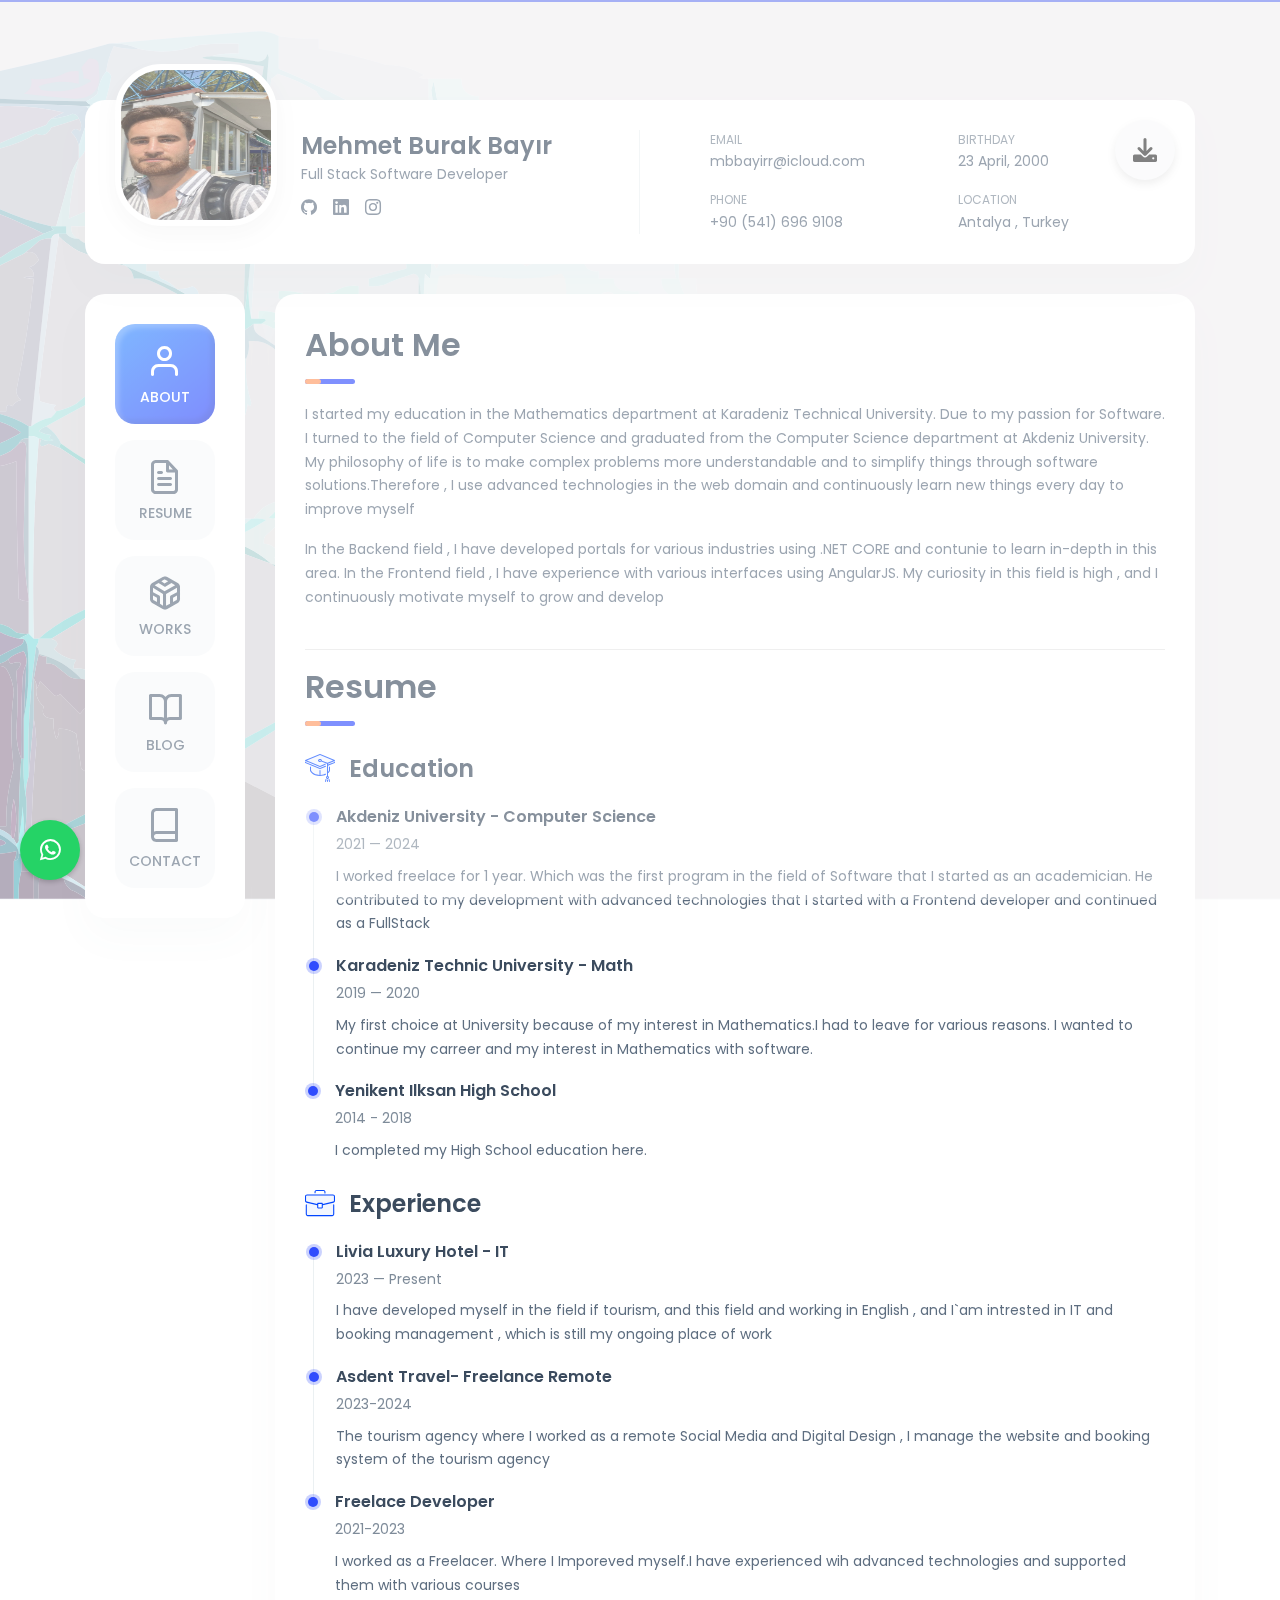
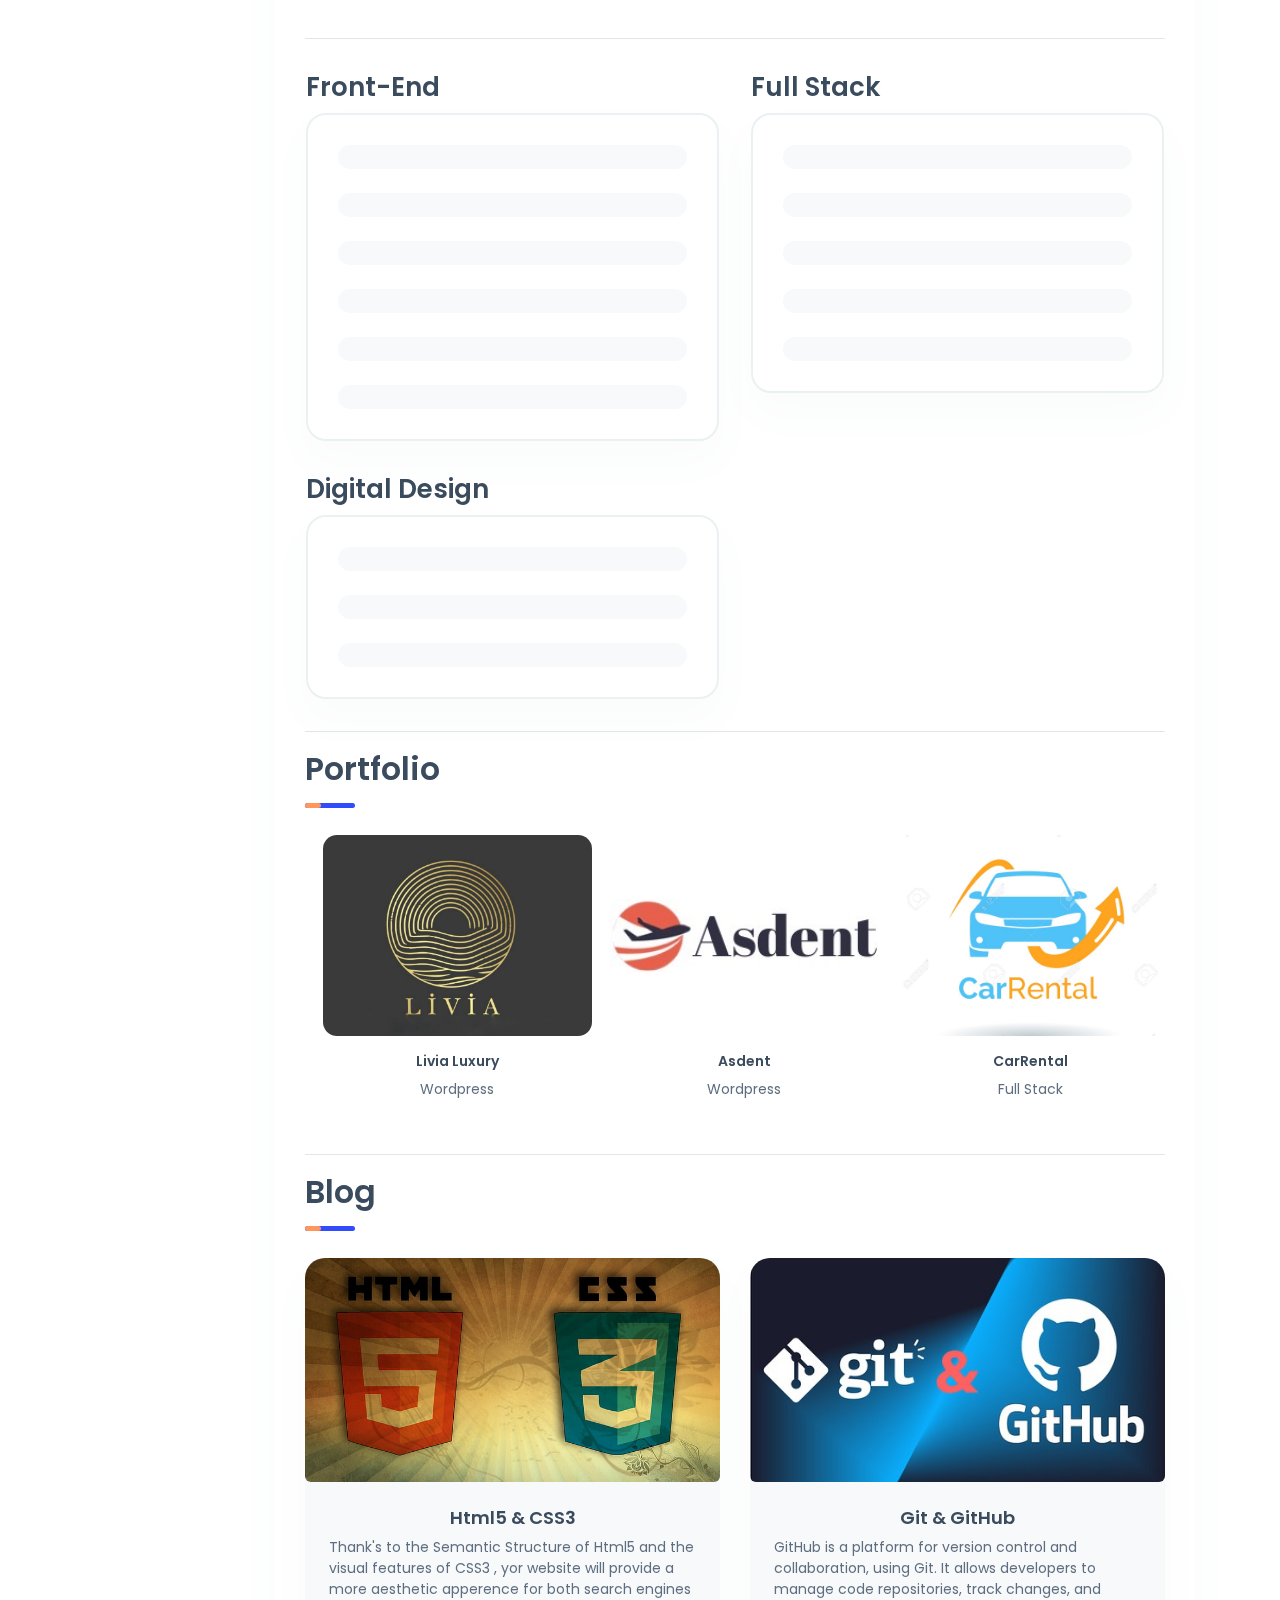
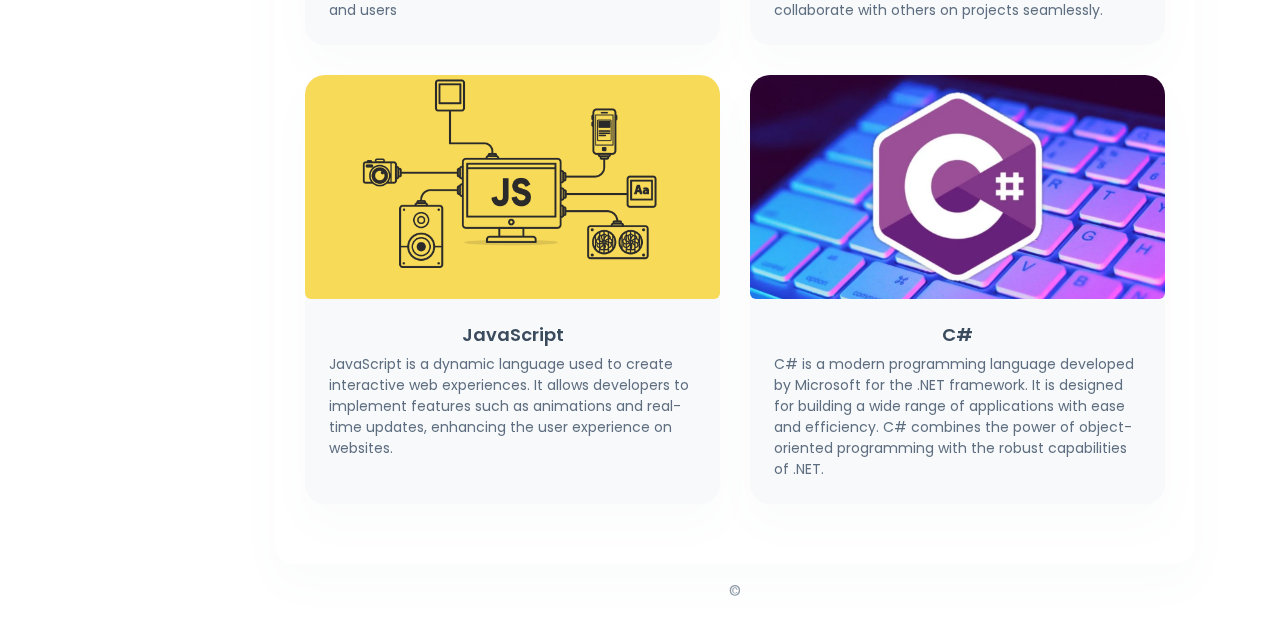
==== commit 134df4ea: "Normalize line endings" ====
--- a/index.html
+++ b/index.html
@@ -109,9 +109,10 @@
 		                            <h1 class="title title--h1 first-title title__separate">About Me</h1>
 						            <p> I started my education in the Mathematics department at Karadeniz Technical University. Due to my passion for Software. I turned to the field of Computer Science and graduated from the Computer Science department at Akdeniz University. My philosophy of life is to make complex problems more understandable and to simplify things through software solutions.Therefore , I use advanced technologies in the web domain and continuously learn new things every day to improve myself</p>
 									<p> In the Backend field , I have developed portals for various industries using .NET CORE and contunie to learn in-depth in this area. In the Frontend field , I have experience with various interfaces using AngularJS. My curiosity in this field is high , and I continuously motivate myself to grow and develop</p>
-								</div			
+								 </div>			
 						    </div>
-						
+							
+							<hr>
 							<!-- RESUME -->
 							<div id="resume" class="content">
                                 <div class="pb-2">
@@ -142,10 +143,9 @@
 												<span class="timeline__period">2014 - 2018</span>
 												<p class="timeline__description">I completed my High School education here. </p>
 											</article>
-											
 										</div>	
 									</div>
-										
+
 									<div class="col-12">
 										<h2 class="title title--h3"><img class="title-icon" src="assets/icons/icon-experience.svg" alt="" /> Experience</h2>
 										<div class="timeline">
@@ -172,131 +172,114 @@
 										</div>
 									</div>
 								</div>
-								
+								<hr>
 								<div class="row">
-										<!-- Progress-->
-											<div class="ccol-12 col-lg-6 p-lg-3 p-0 mb-5 mb-lg-0">
-										<h2 class="title title--h3">Front-End</h2>
+									<!-- Front-End -->
+									<div class="col-12 col-lg-6 p-lg-3 p-0 mb-5 mb-lg-0">
+										<h2 class="title title--h2">Front-End</h2>
 										<div class="box box__border">
-											<!-- Progress-->
+											<!-- HTML5 -->
 											<div class="progress">
 												<div class="progress-bar" role="progressbar" aria-valuenow="95" aria-valuemin="0" aria-valuemax="100">
 													<div class="progress-text"><span>HTML5</span><span>95%</span></div>
 												</div>
-												<div class="progress-text"><span>HTML5 </span></div>
-											</div>
-											<!-- Progress-->
+											</div>
+											<!-- CSS3 -->
 											<div class="progress">
 												<div class="progress-bar" role="progressbar" aria-valuenow="95" aria-valuemin="0" aria-valuemax="100">
 													<div class="progress-text"><span>CSS3</span><span>95%</span></div>
 												</div>
-												<div class="progress-text"><span>CSS3</span></div>
-											</div>
-											<!-- Progress-->
+											</div>
+											<!-- Bootstrap -->
 											<div class="progress">
 												<div class="progress-bar" role="progressbar" aria-valuenow="80" aria-valuemin="0" aria-valuemax="100">
 													<div class="progress-text"><span>Bootstrap</span><span>80%</span></div>
 												</div>
-												<div class="progress-text"><span>Bootstrap</span></div>
-											</div>
-											<!-- Progress-->
+											</div>
+											<!-- JavaScript -->
 											<div class="progress">
 												<div class="progress-bar" role="progressbar" aria-valuenow="75" aria-valuemin="0" aria-valuemax="100">
 													<div class="progress-text"><span>JavaScript</span><span>75%</span></div>
 												</div>
-												<div class="progress-text"><span>JavaScript</span></div>
-											</div>
-											<!-- Progress-->
-											<div class="progress">
-											<div class="progress-bar" role="progressbar" aria-valuenow="75" aria-valuemin="0" aria-valuemax="100">
-												<div class="progress-text"><span>C#</span><span>75%</span></div>
-											</div>
-											<div class="progress-text"><span>C#</span></div>
-											</div>
-											<!-- Progress-->
-											<div class="progress">
-											<div class="progress-bar" role="progressbar" aria-valuenow="90" aria-valuemin="0" aria-valuemax="100">
-												<div class="progress-text"> <span>Git & Github </span><span>90%</span></div>
-											</div>
-											
-											</div>
-										</div>
-									</div>
-
-									<!-- İkinci sütun -->
-									<div class="ccol-12 col-lg-6 p-lg-3 p-0 mb-5 mb-lg-0">
-										<h2 class="title title--h3">Full Stack</h2>
+											</div>
+											<!-- C# -->
+											<div class="progress">
+												<div class="progress-bar" role="progressbar" aria-valuenow="75" aria-valuemin="0" aria-valuemax="100">
+													<div class="progress-text"><span>C#</span><span>75%</span></div>
+												</div>
+											</div>
+											<!-- Git & Github -->
+											<div class="progress">
+												<div class="progress-bar" role="progressbar" aria-valuenow="90" aria-valuemin="0" aria-valuemax="100">
+													<div class="progress-text"><span>Git & Github</span><span>90%</span></div>
+												</div>
+											</div>
+										</div>
+									</div>
+								
+									<!-- Full Stack -->
+									<div class="col-12 col-lg-6 p-lg-3 p-0 mb-5 mb-lg-0">
+										<h2 class="title title--h2">Full Stack</h2>
 										<div class="box box__border">
-											<!-- Progress-->
+											<!-- Wordpress -->
 											<div class="progress">
 												<div class="progress-bar" role="progressbar" aria-valuenow="90" aria-valuemin="0" aria-valuemax="100">
 													<div class="progress-text"><span>Wordpress</span><span>90%</span></div>
 												</div>
-												<div class="progress-text"><span>Wordpress</span></div>
-											</div>
-											<!-- Progress-->
+											</div>
+											<!-- .NET Core -->
 											<div class="progress">
 												<div class="progress-bar" role="progressbar" aria-valuenow="85" aria-valuemin="0" aria-valuemax="100">
 													<div class="progress-text"><span>.NET Core</span><span>85%</span></div>
 												</div>
-												<div class="progress-text"><span>.NET Core</span></div>
-											</div>
-											<!-- Progress-->
+											</div>
+											<!-- .NET Framework -->
 											<div class="progress">
 												<div class="progress-bar" role="progressbar" aria-valuenow="85" aria-valuemin="0" aria-valuemax="100">
-													<div class="progress-text"><span>.NET FrameWork</span><span>85%</span></div>
-												</div>
-												<div class="progress-text"><span>.NET FrameWork</span></div>
-											</div>
-											<!-- Progress-->
+													<div class="progress-text"><span>.NET Framework</span><span>85%</span></div>
+												</div>
+											</div>
+											<!-- AngularJS -->
 											<div class="progress">
 												<div class="progress-bar" role="progressbar" aria-valuenow="75" aria-valuemin="0" aria-valuemax="100">
 													<div class="progress-text"><span>AngularJS</span><span>75%</span></div>
 												</div>
-												<div class="progress-text"><span>AngularJS</span></div>
-											</div>
-
-											<!--Progress-->
+											</div>
+											<!-- SQL Server -->
 											<div class="progress">
 												<div class="progress-bar" role="progressbar" aria-valuenow="80" aria-valuemin="0" aria-valuemax="100">
-													<div class="progress-text"><span>SQL Server</span><span> 80%</span></div>
-												</div>
-												<div class="progress-text"><span>SQL Server</span></div>
-											</div>
-										</div>
-									</div>
-								</div>
+													<div class="progress-text"><span>SQL Server</span><span>80%</span></div>
+												</div>
+											</div>
+										</div>
+									</div>
 								
-								<!-- Skills -->
-									<div class="ccol-12  col-lg-6 p-lg-3 p-0 mb-5 mb-lg-0">
+									<!-- Digital Design -->
+									<div class="col-12 col-lg-6 p-lg-3 p-0 mb-5 mb-lg-0">
 										<h2 class="title title--h2">Digital Design</h2>
-										<div class="box box__border">										
-											<!-- Progress -->
+										<div class="box box__border">
+											<!-- Photoshop -->
 											<div class="progress">
 												<div class="progress-bar" role="progressbar" aria-valuenow="90" aria-valuemin="0" aria-valuemax="100">
 													<div class="progress-text"><span>Photoshop</span><span>90%</span></div>
 												</div>
-												<div class="progress-text"><span>Photoshop</span></div>
-											</div>
-											<!-- Progress -->
+											</div>
+											<!-- Adobe Premier Pro -->
 											<div class="progress">
 												<div class="progress-bar" role="progressbar" aria-valuenow="90" aria-valuemin="0" aria-valuemax="100">
 													<div class="progress-text"><span>Adobe Premier Pro</span><span>90%</span></div>
 												</div>
-												<div class="progress-text"><span>Adobe Premier Pro</span></div>
-											</div>
-											<!-- Progress -->
+											</div>
+											<!-- Illustrator -->
 											<div class="progress">
 												<div class="progress-bar" role="progressbar" aria-valuenow="60" aria-valuemin="0" aria-valuemax="100">
 													<div class="progress-text"><span>Illustrator</span><span>60%</span></div>
 												</div>
-												<div class="progress-text"><span>Illustrator</span></div>
-											</div>
-										</div>
-										
+											</div>
+										</div>
 									</div>
 								</div>
-
+								<hr>
 								<!-- WORKS -->
 								<div id="works" class="content">
 									<div class="pb-2">
@@ -391,7 +374,7 @@
 									<!-- Post -->
 									<article class="news-item box">
 										<div class="news-item__image-wrap overlay overlay--45">
-											<a class="news-item__link" href="FORM.html"></a>
+											<a class="news-item__link" href="C#.html"></a>
 											<img class="cover lazyload" src="assets/img/image_07.jpg" alt="" />
 										</div>
 										<div class="news-item__caption">
--- a/assets/styles/style.css
+++ b/assets/styles/style.css
@@ -70,6 +70,7 @@
 container{
   max-width: 1200%;
   width: 100%;
+  
 
 }
 body {
@@ -1037,10 +1038,16 @@
   .box-content {
     border-radius: 0 0 20px 20px;
   }
+  .title--h2{
+    text-align: center;
+  }
 }
 @media only screen and (max-width: 580px) {
   .box-content {
     border-radius: 13.3333333333px;
+  }
+  .title--h2{
+    text-align: center;
   }
 }
 
@@ -1180,17 +1187,10 @@
 }
 @media only screen and (max-width: 580px) {
   .sidebar {
-    border-bottom: 0;
-    border-radius: 0;
-    box-shadow: 0px 20px 40px rgba(103, 118, 128, 0.2);
-    padding: 0.5rem 0.9375rem;
-    position: fixed;
-    bottom: 0;
-    left: 0;
-    width: 100%;
-    z-index: 10;
-  }
-}
+display: none;
+  }
+}
+
 .sidebar.is_stuck {
   margin-top: 1.875rem;
   z-index: 1;
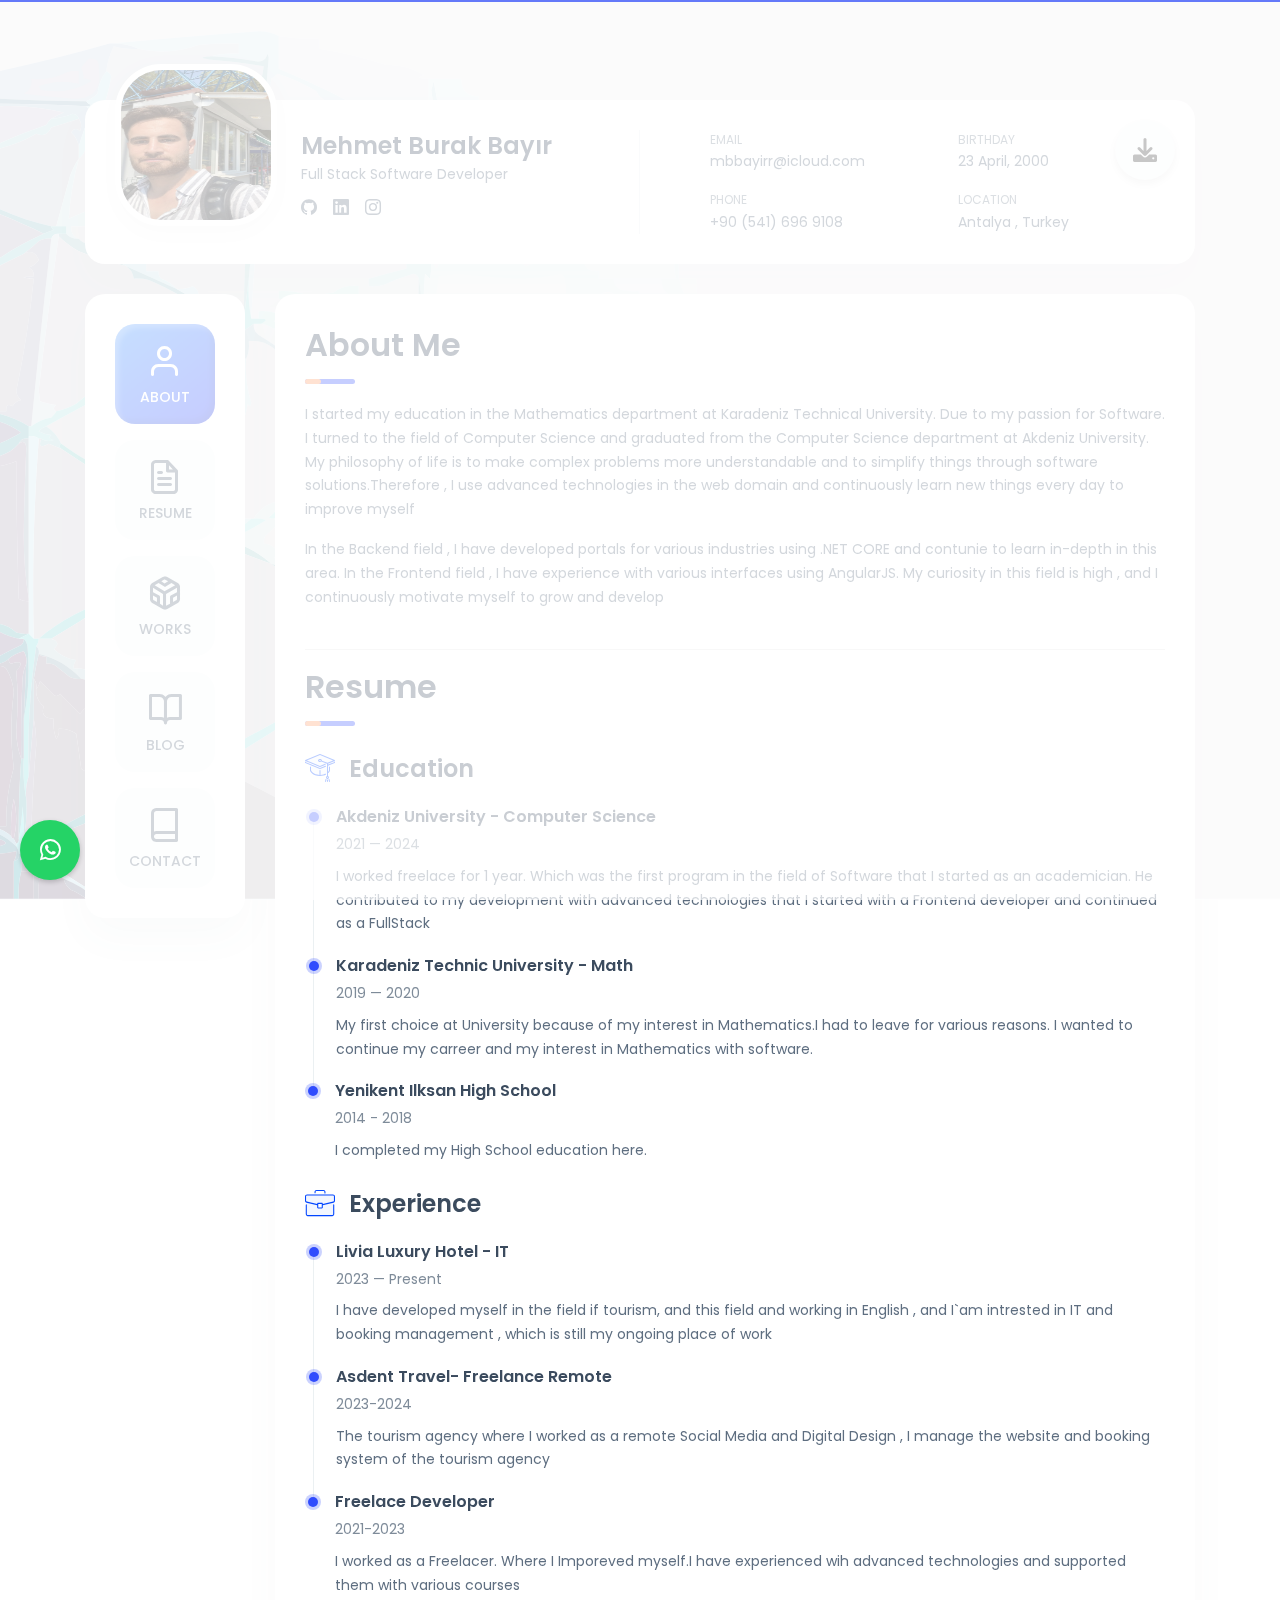
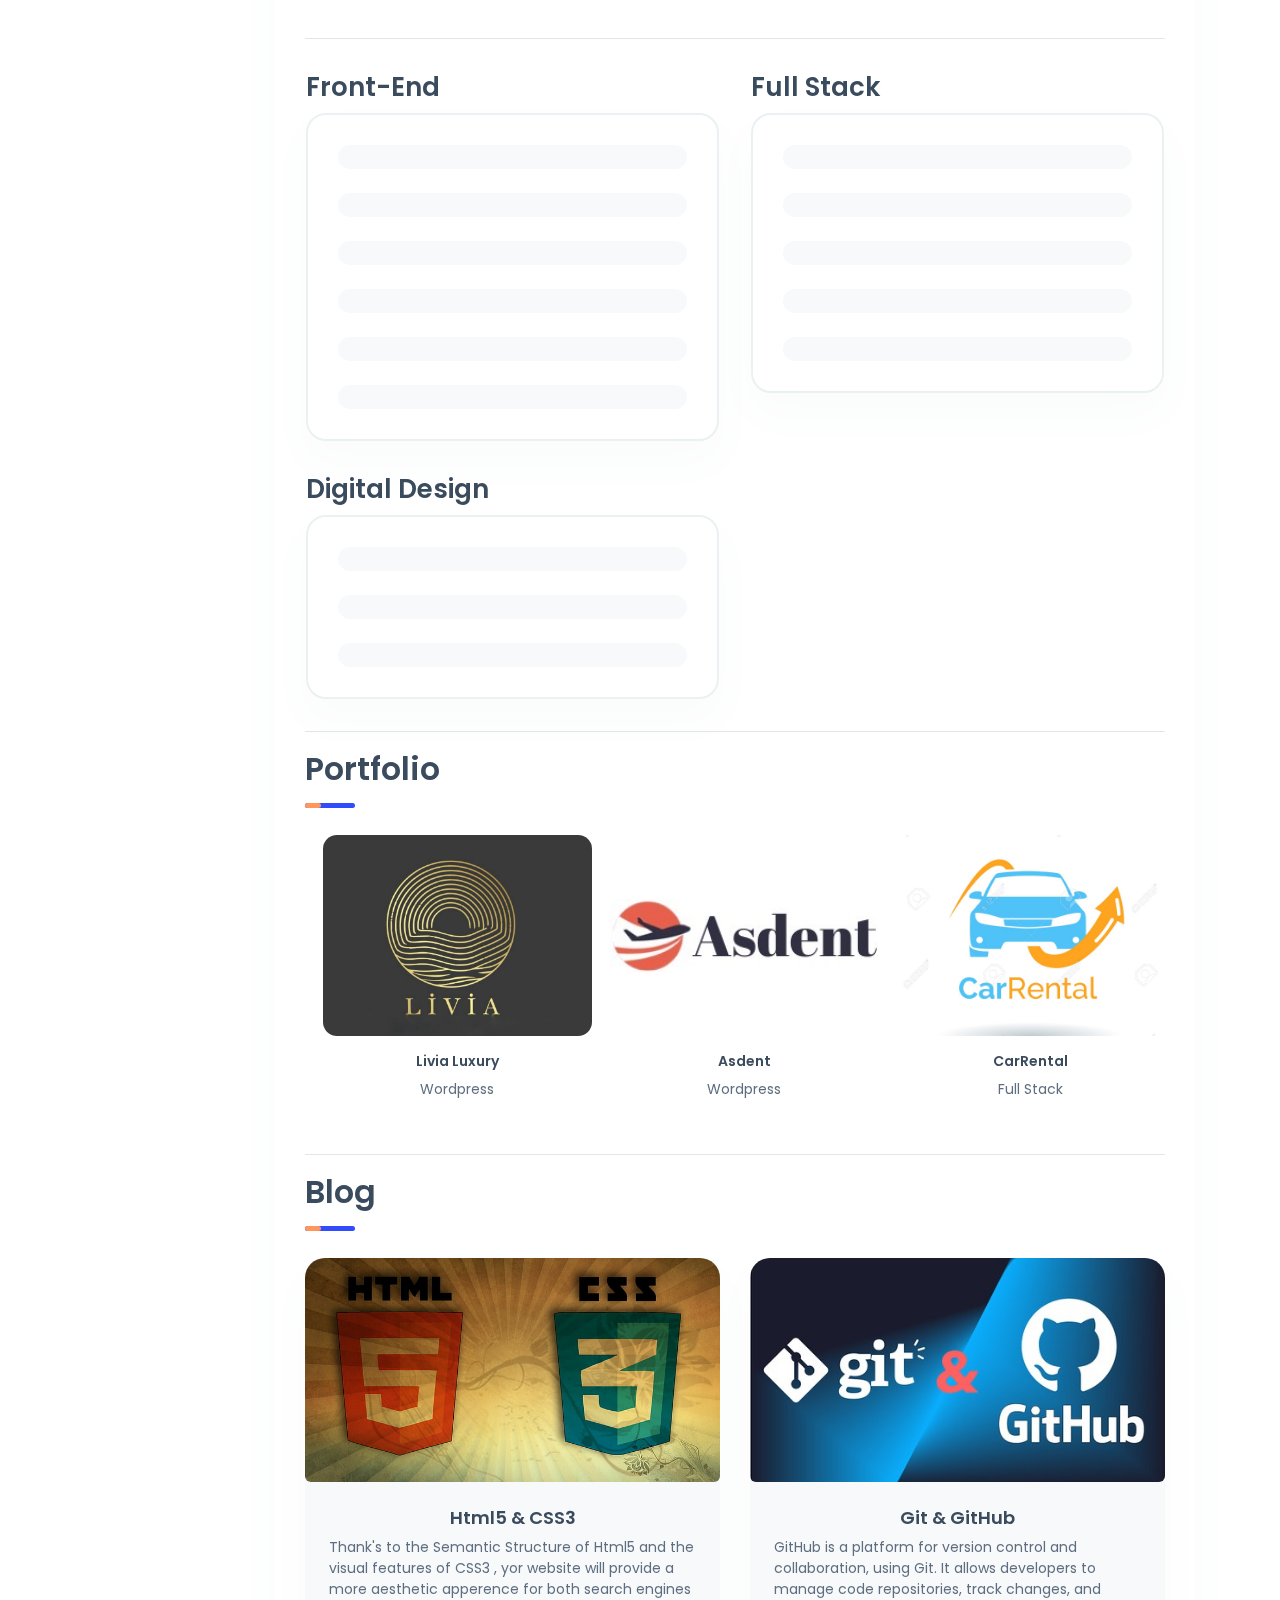
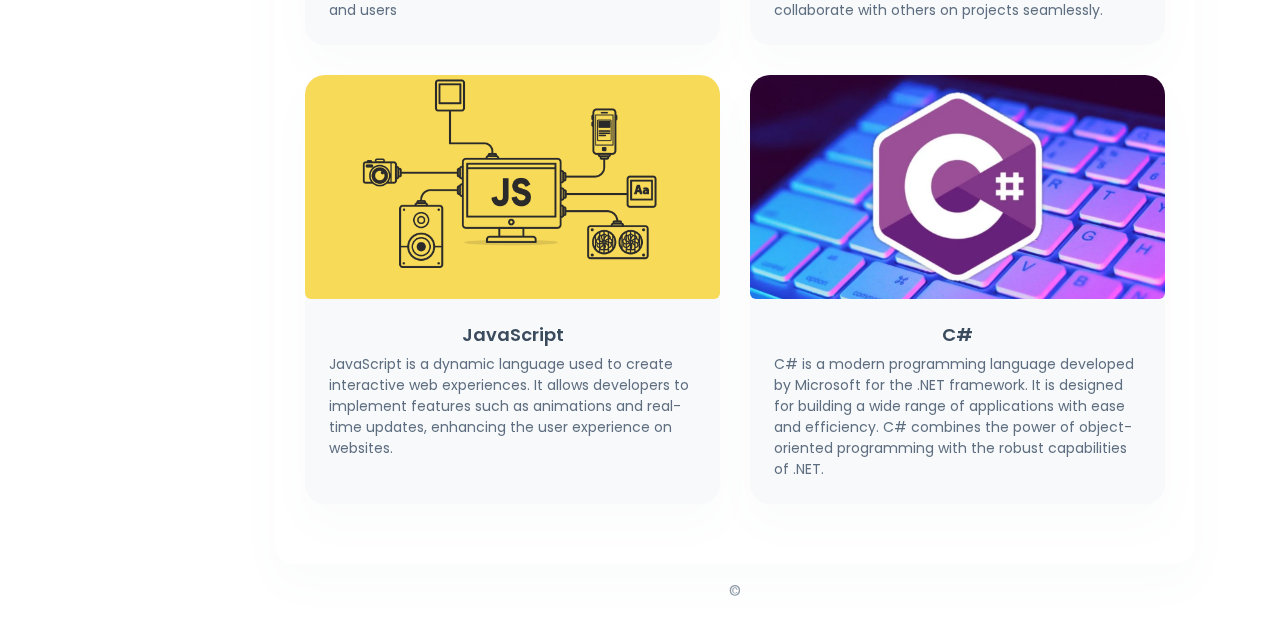
==== commit bca72930: "revize" ====
--- a/index.html
+++ b/index.html
@@ -340,7 +340,7 @@
 									<article class="news-item box">
 										<div class="news-item__image-wrap overlay overlay--45">
 											<a class="news-item__link" href="HTML5$CSS3.html"></a>
-											<img class="cover lazyload" src="/assets/img/image_02.png" alt="" />
+											<img class="cover lazyload" src="assets/img/image_02.png" alt="" />
 										</div>
 										<div class="news-item__caption">
 											<h2 class="title title--h4 text-center">Html5 & CSS3</h2>
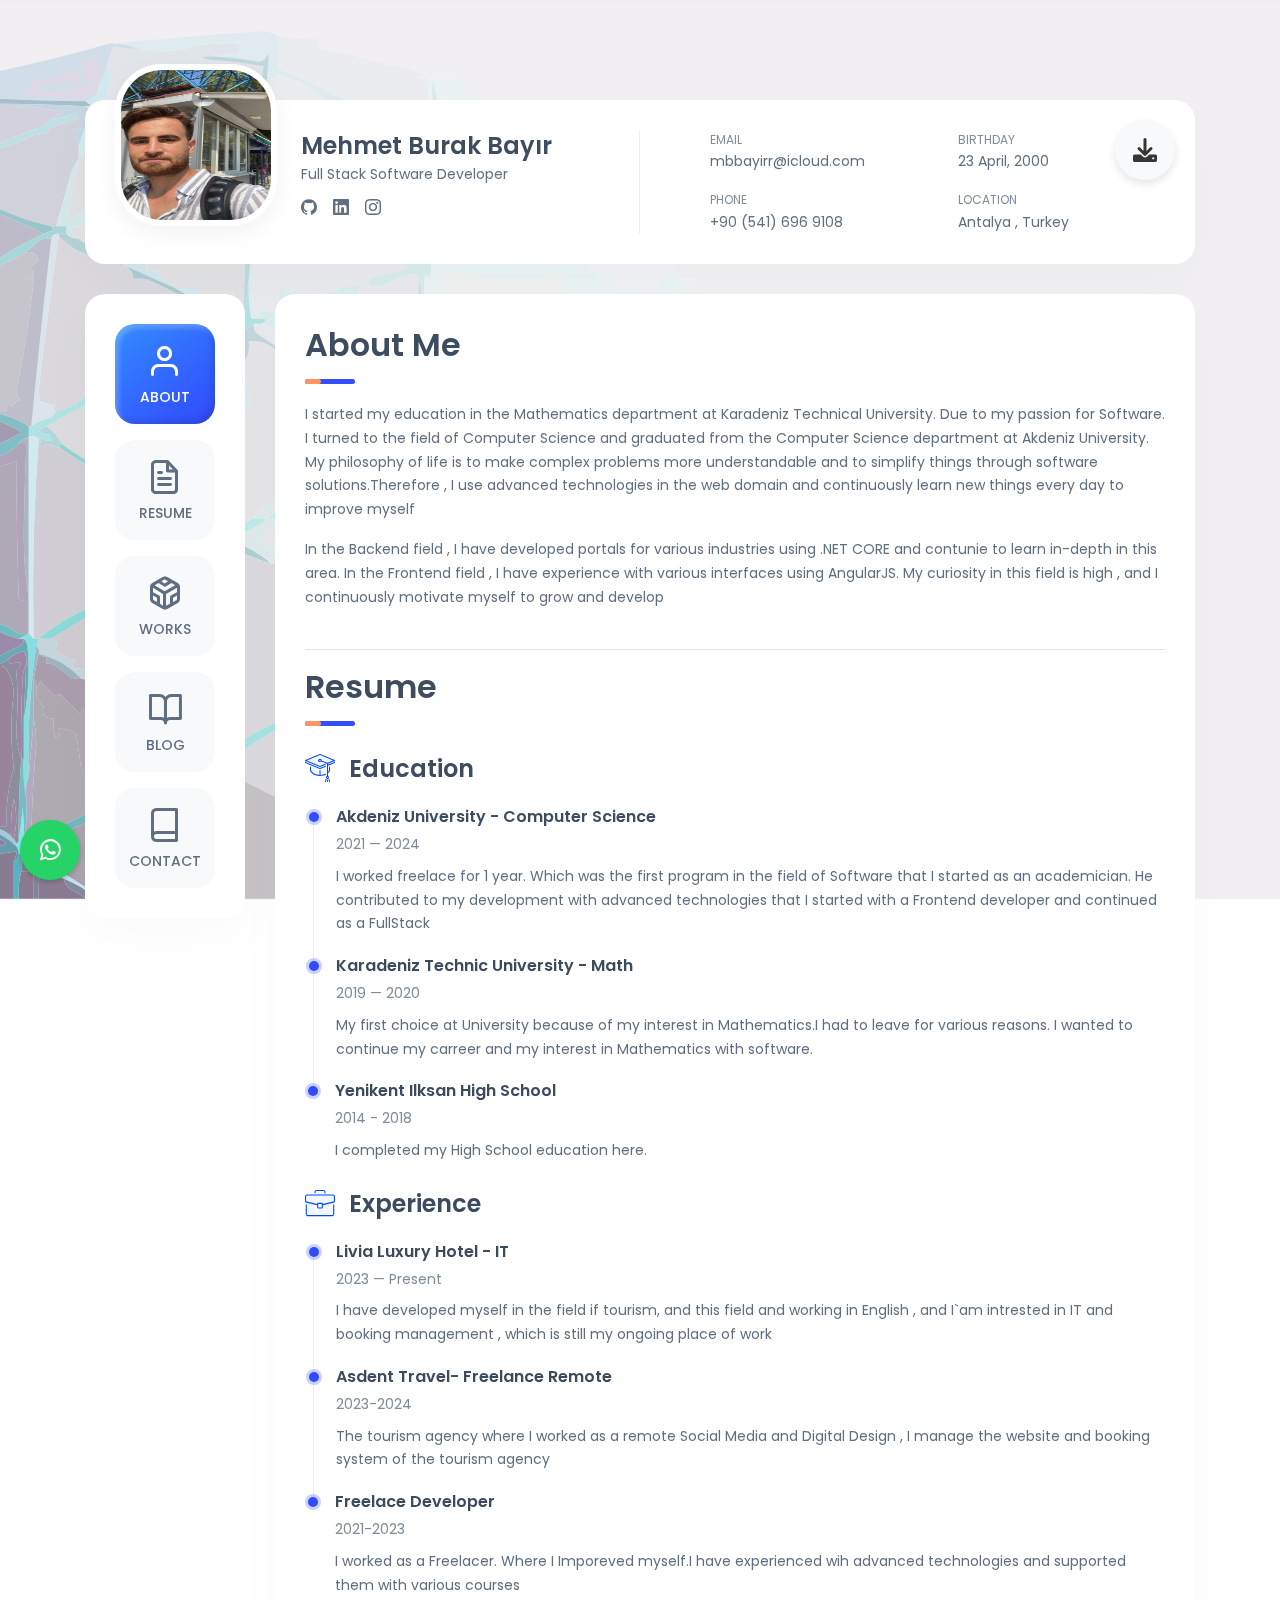
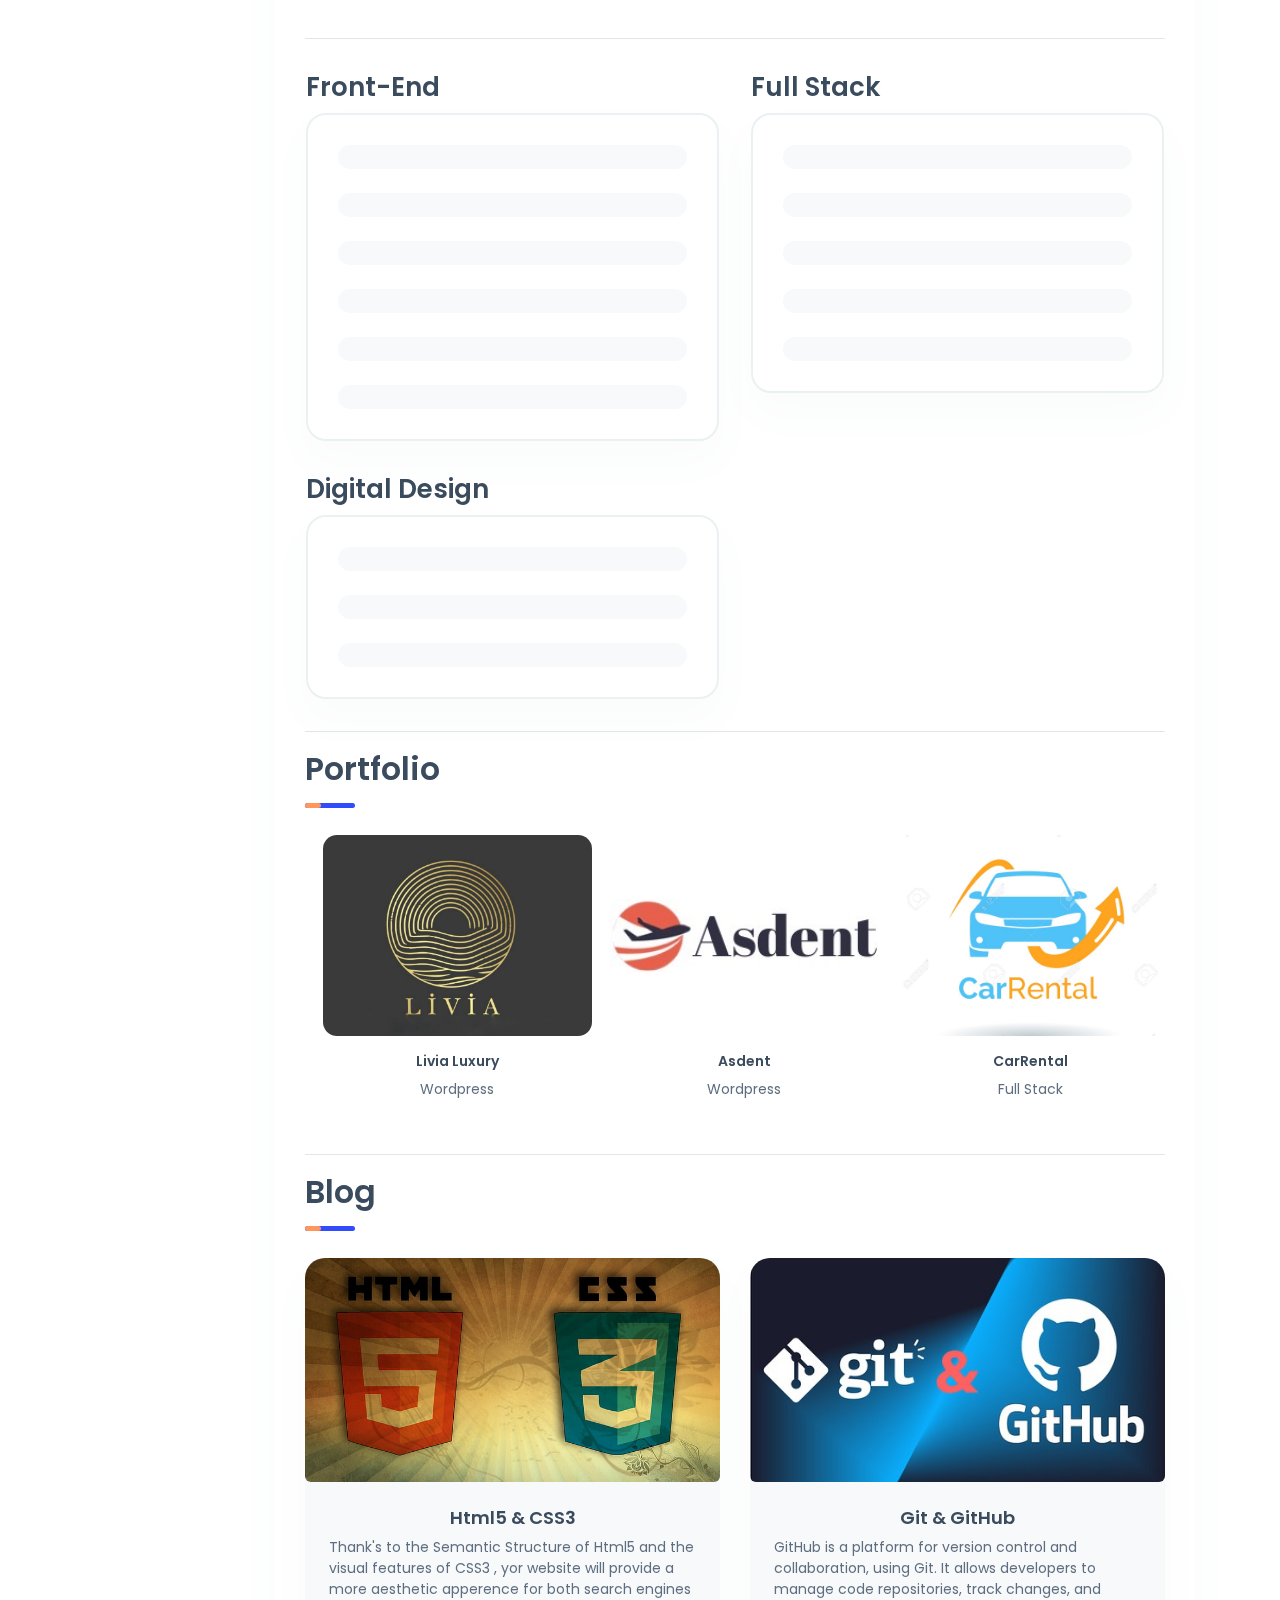
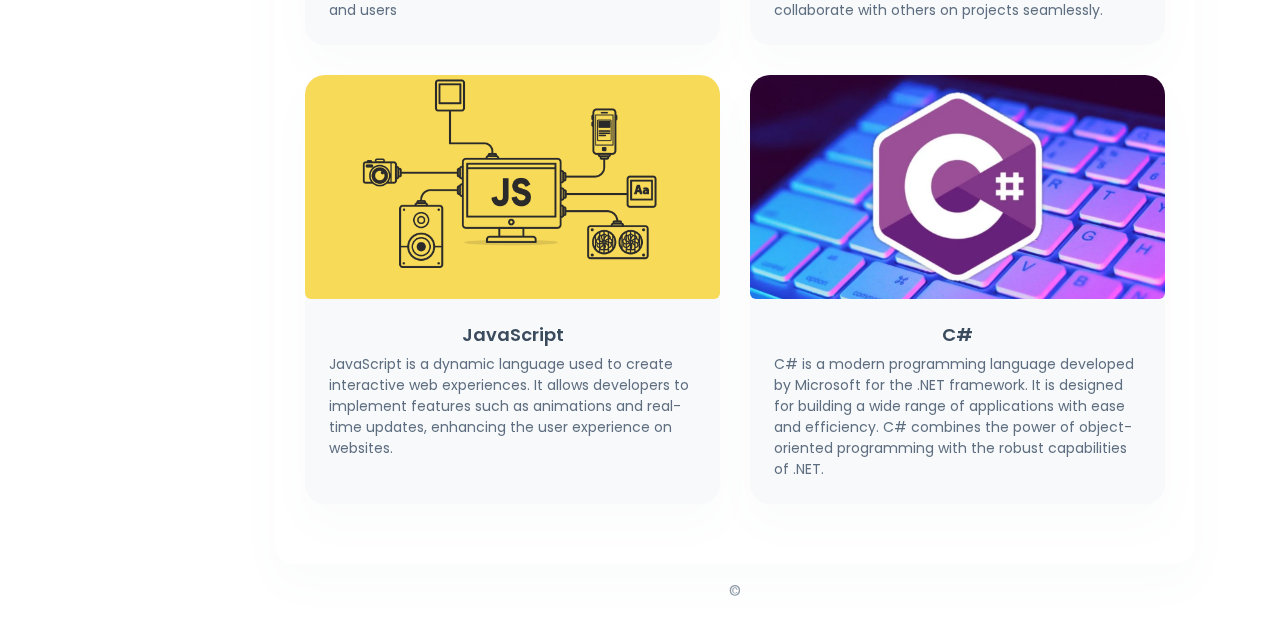
==== commit 13bce6d1: "Update" ====
--- a/index.html
+++ b/index.html
@@ -374,7 +374,7 @@
 									<!-- Post -->
 									<article class="news-item box">
 										<div class="news-item__image-wrap overlay overlay--45">
-											<a class="news-item__link" href="C#.html"></a>
+											<a class="news-item__link" href="C.html"></a>
 											<img class="cover lazyload" src="assets/img/image_07.jpg" alt="" />
 										</div>
 										<div class="news-item__caption">
--- a/assets/styles/style.css
+++ b/assets/styles/style.css
@@ -741,32 +741,29 @@
   align-items: center;
   justify-content: center;
   background-color: #fff;
-  position: fixed;
+  position: absolute;
   top: 0;
   left: 0;
   width: 100%;
   height: 100%;
-  overflow: hidden;
-  text-align: center;
   z-index: 1106;
   opacity: 1;
 }
-.preloader > * {
-  min-width: 0;
-}
+
 .preloader__wrap {
   width: 100%;
-  max-width: 9.375rem;
-}
+  max-width: 150px;
+}
+
 .preloader__progress {
   background: #fff;
-  height: 0.125rem;
+  height: 2px;
   position: absolute;
   top: 0;
   left: 0;
-  overflow: hidden;
   width: 100%;
 }
+
 .preloader__progress span {
   background: #304CFD;
   position: absolute;
@@ -781,7 +778,6 @@
   top: 50%;
   left: 50%;
   border-radius: 50%;
-  box-sizing: border-box;
   transform: scale(0);
   animation: pulse 1.6s linear infinite;
 }
@@ -789,30 +785,37 @@
 .circle-pulse__1 {
   width: 6rem;
   height: 6rem;
-  margin-top: -3rem;
-  margin-left: -3rem;
+  margin: -3rem 0 0 -3rem;
   background-color: #304CFD;
 }
 
 .circle-pulse__2 {
   width: 4.8rem;
   height: 4.8rem;
-  margin-top: -2.4rem;
-  margin-left: -2.4rem;
+  margin: -2.4rem 0 0 -2.4rem;
   background-color: rgba(48, 76, 253, 0.7);
   animation-delay: -0.8s;
 }
 
 @keyframes pulse {
   0% {
-    transform: scale(0, 0);
+    transform: scale(0);
     opacity: 1;
   }
   100% {
-    transform: scale(1, 1);
+    transform: scale(1);
     opacity: 0;
   }
 }
+.body {
+  background-color: #F2F4FA; /* Arka plan rengini buraya yazabilirsiniz */
+  color: #333; /* Yazı rengini buraya yazabilirsiniz */
+  font-family: Arial, sans-serif; /* Yazı tipini buraya yazabilirsiniz */
+  margin: 0;
+  padding: 0;
+}
+
+
 /* -----------------------------------------------------------------
     - Header
 ----------------------------------------------------------------- */
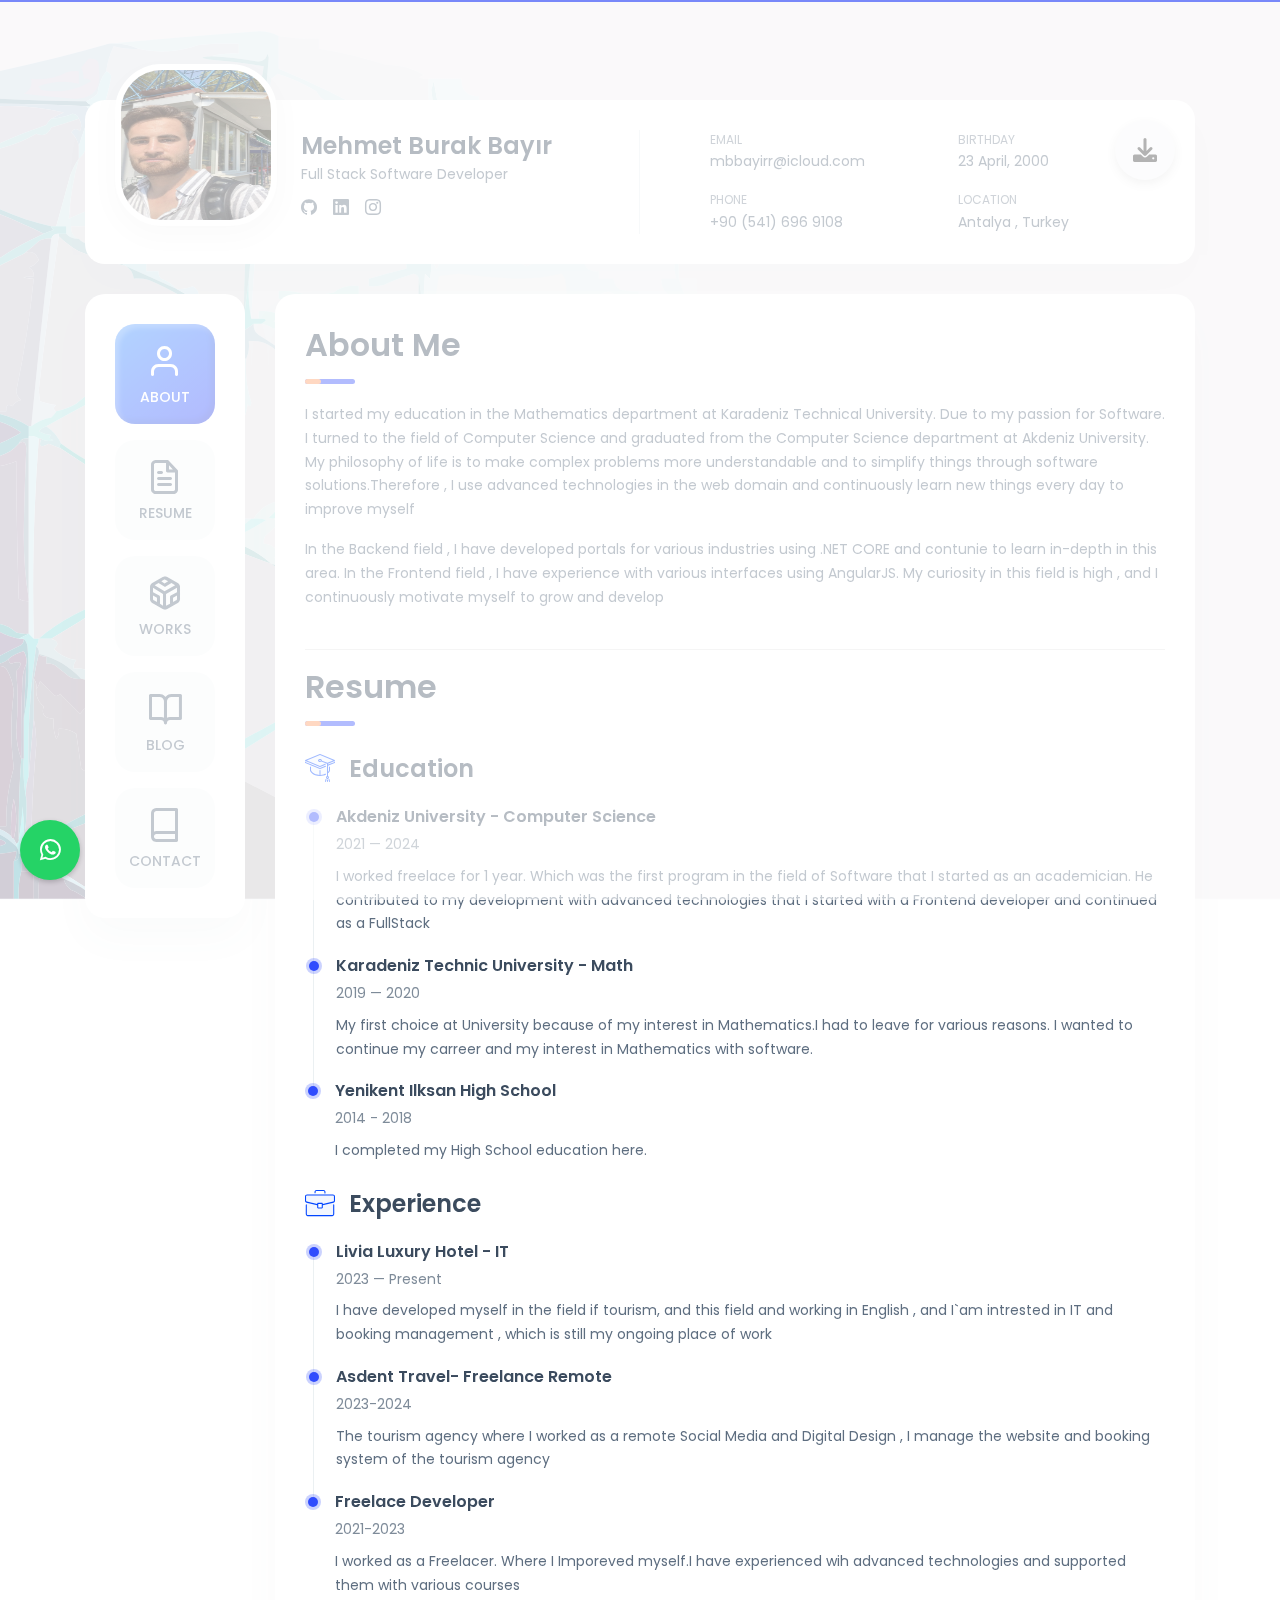
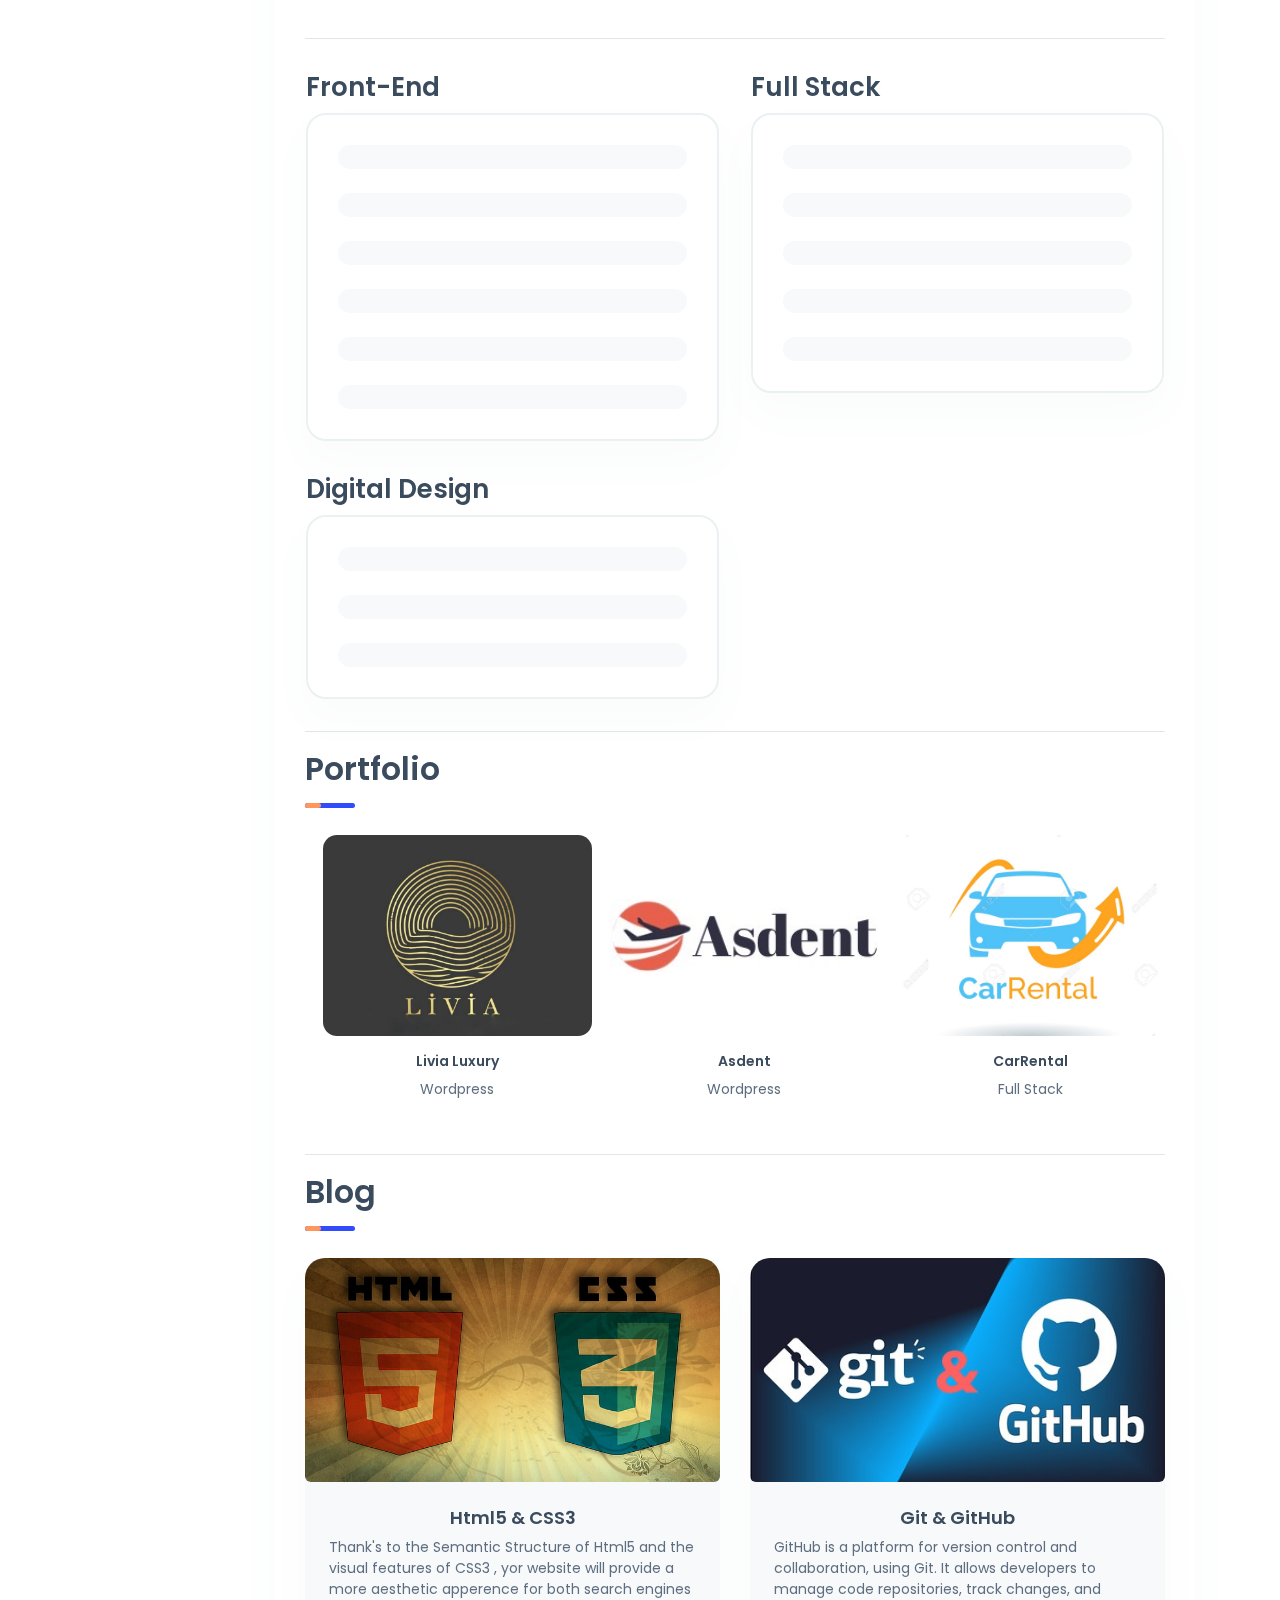
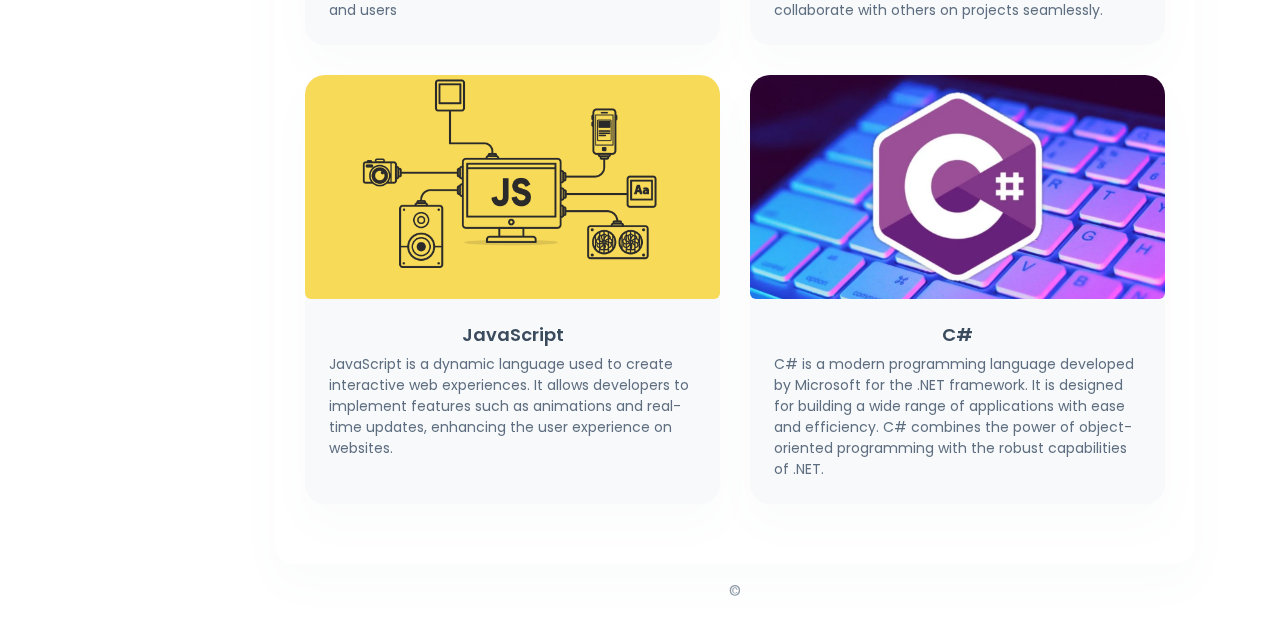
==== commit 2d4d54b4: "download button" ====
--- a/index.html
+++ b/index.html
@@ -81,7 +81,7 @@
 					    <li><span class="overhead">Birthday</span>23 April, 2000</li>
 						<li><span class="overhead">Location</span>Antalya , Turkey</li>
 					</ul>
-					<a href="/assets/CV/MehmetBuraKBayir.ENG.pdf" target="_blank" class="cv-icon">
+					<a href="assets/CV/MehmetBuraKBayir.ENG.pdf" target="_blank" class="cv-icon">
 						<i class="fa-solid fa-download"></i> 
 					  </a>
 				</div>
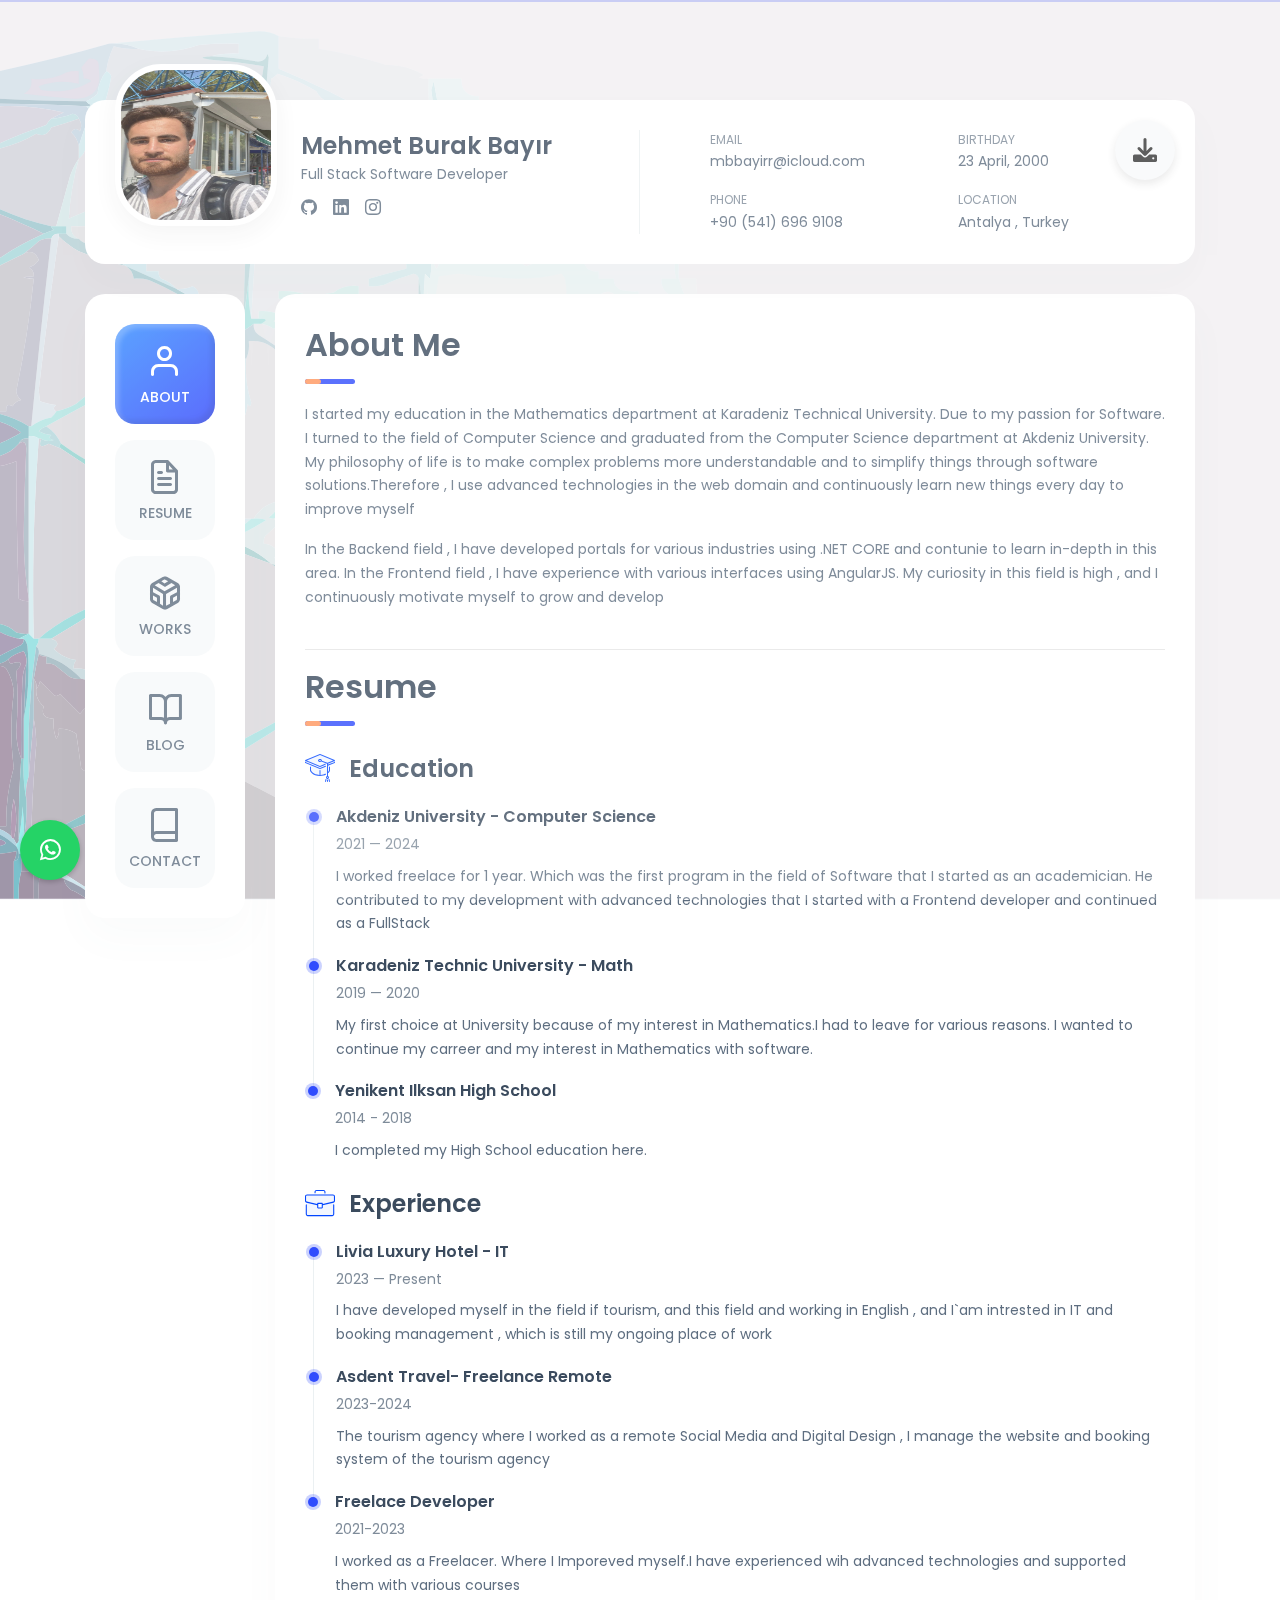
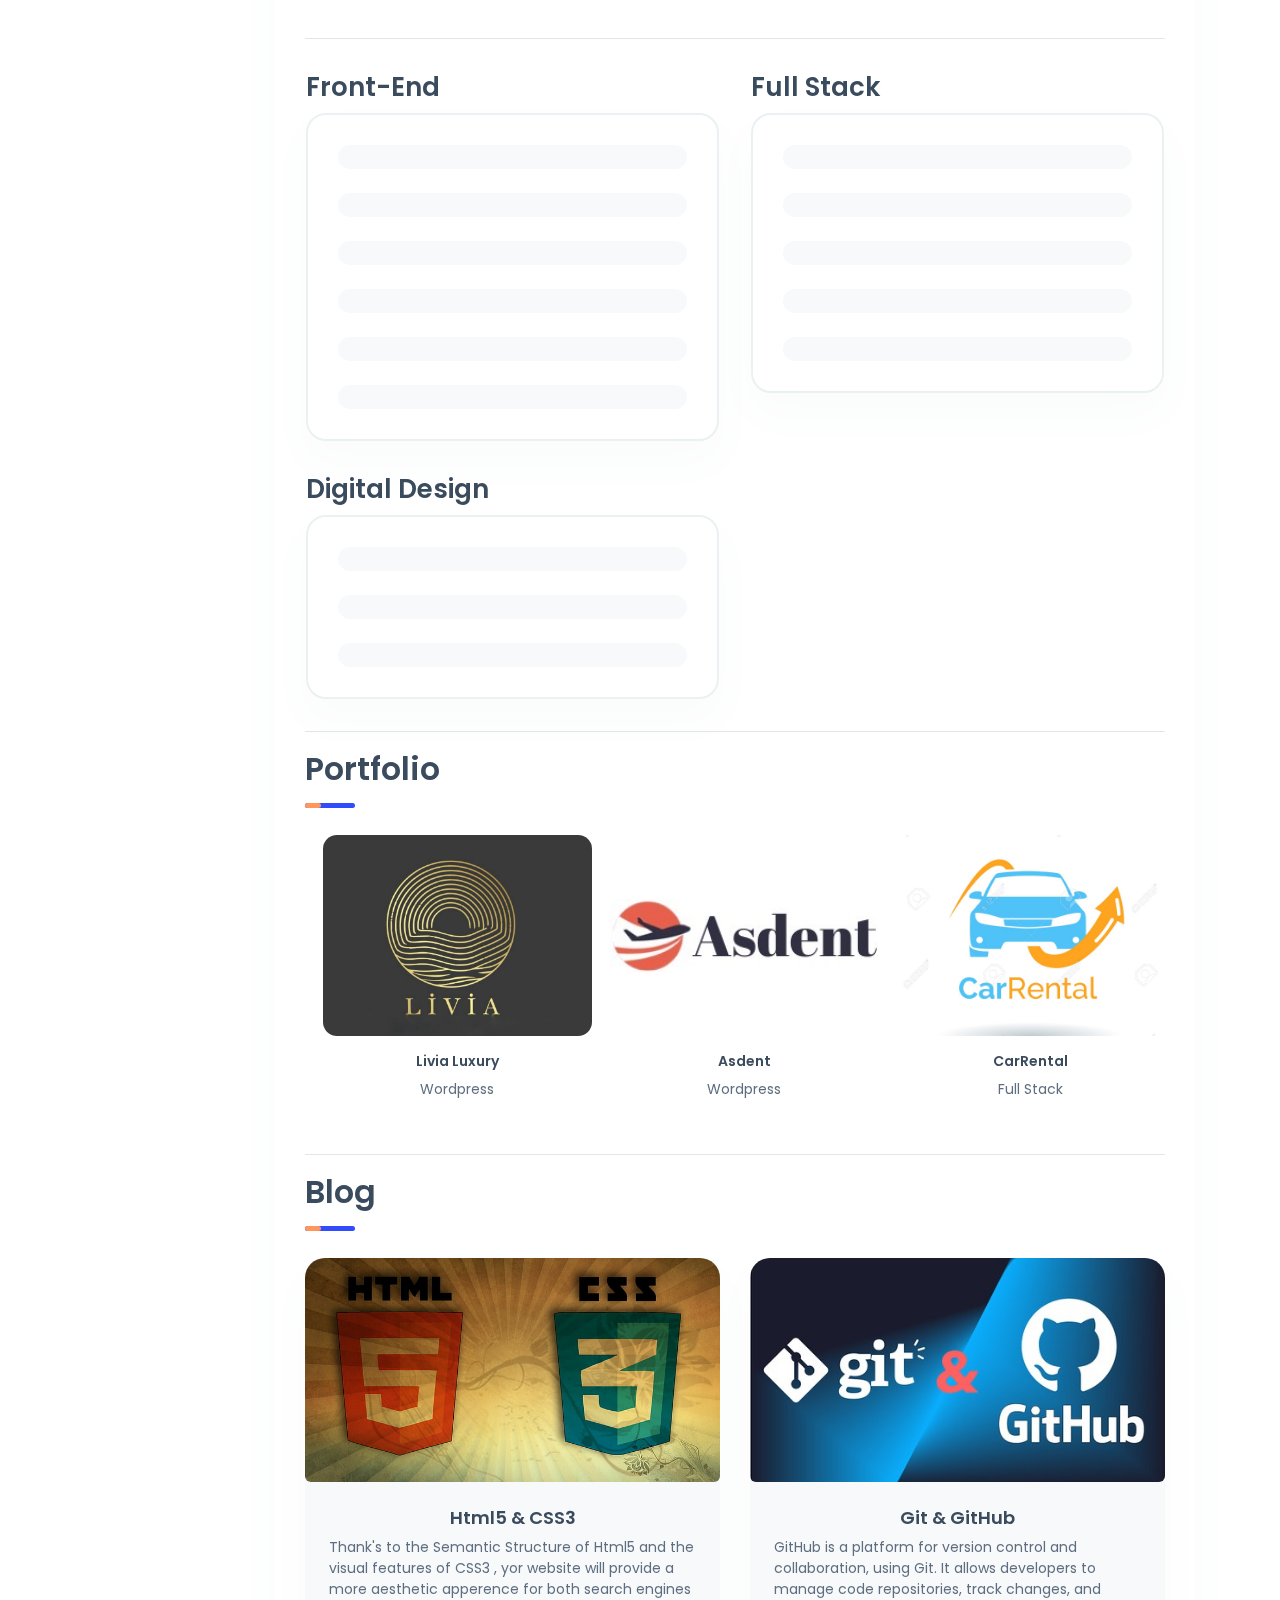
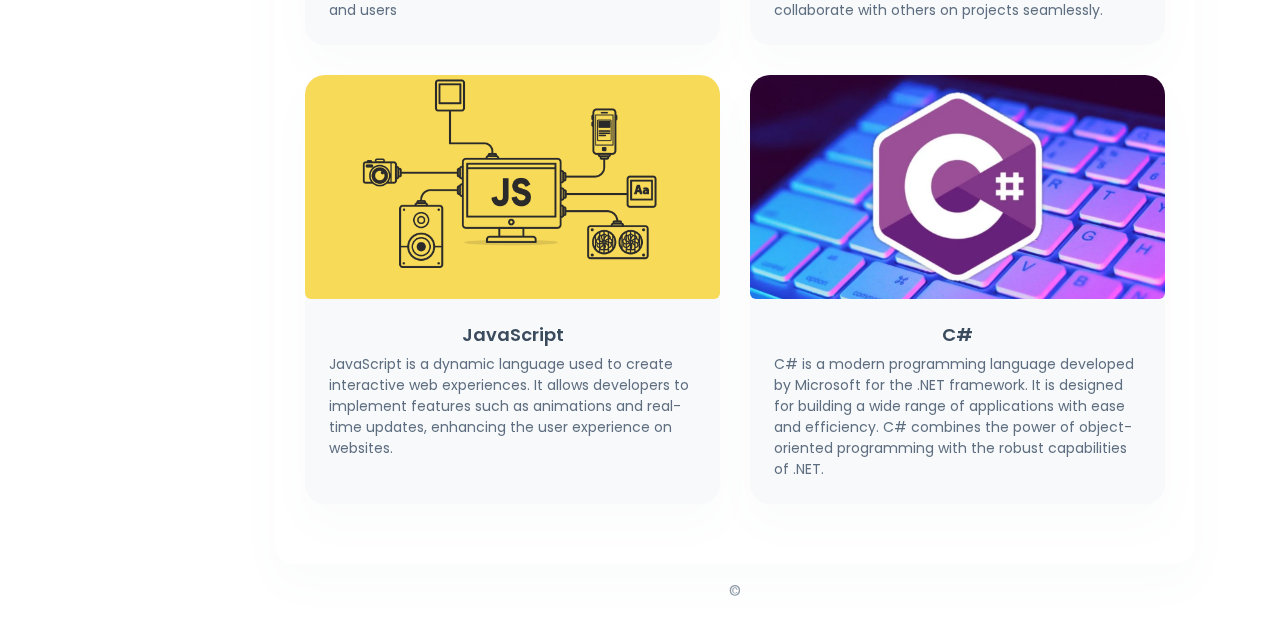
==== commit 0879f632: "Title is completed" ====
--- a/index.html
+++ b/index.html
@@ -2,7 +2,7 @@
 <html lang="en">
 <head>
     <meta charset="utf-8" />
-    <title>One Page Portfolio</title>
+    <title>Mehmet Burak Bayir | mbbayirr</title>
 
 	<!-- Meta Data  -->
 	<meta http-equiv="X-UA-Compatible" content="IE=edge">
@@ -74,7 +74,7 @@
 				</div>
 				<div class="header__right">
 				    <ul class="header__contact">
-					    <li><span class="overhead">Email</span>mbbayirr@icloud.com</li>
+					    <li><span class="overhead" >Email</span>mbbayirr@icloud.com</li>
 						<li><span class="overhead">Phone</span>+90 (541) 696 9108</li>
 					</ul>
 					<ul class="header__contact">
